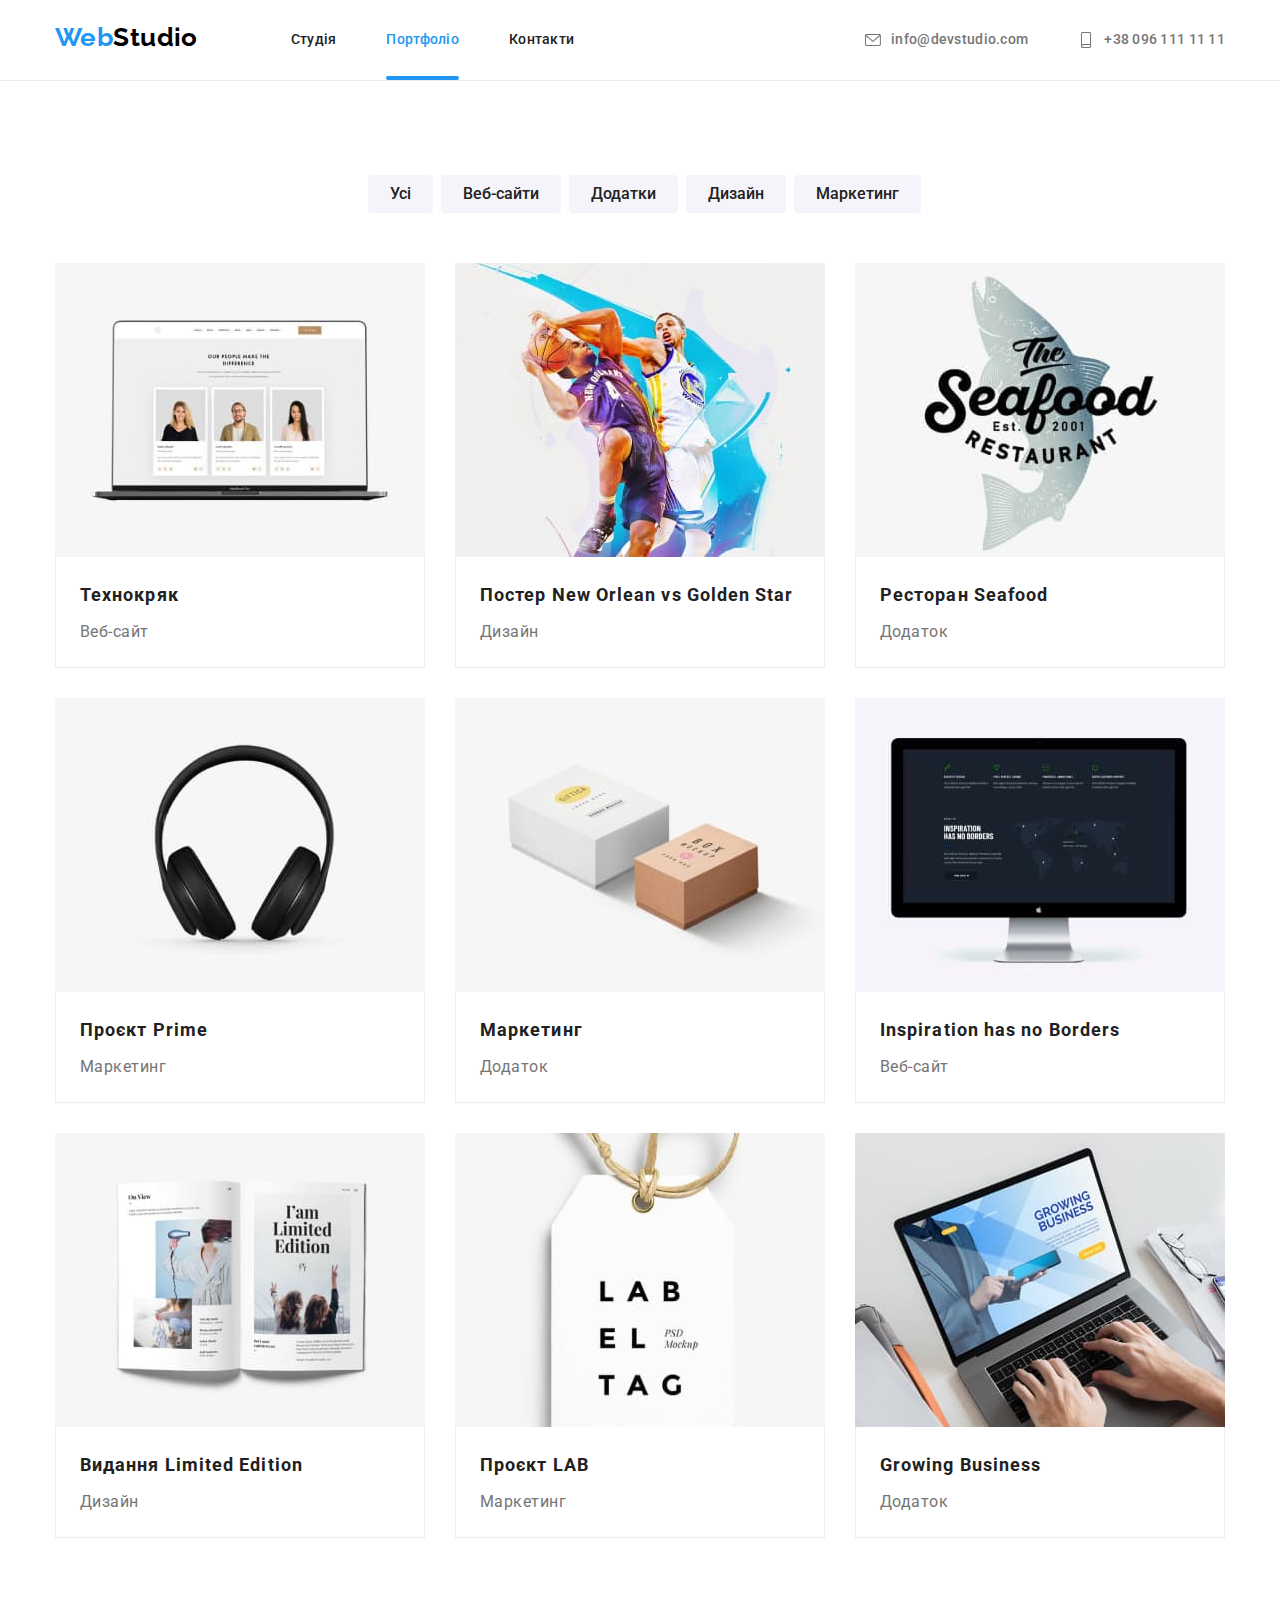
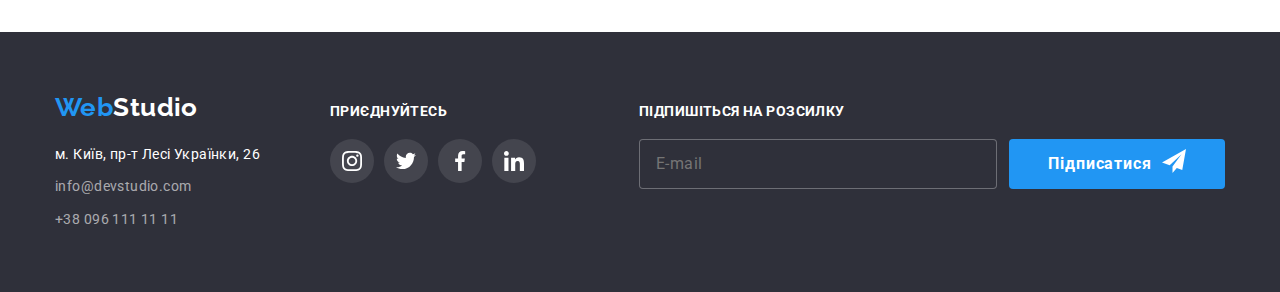
==== portfolio.html @ d8423d52 "first commit" ====
<!DOCTYPE html>
<html lang="uk">
  <head>
    <meta charset="UTF-8" />
    <meta http-equiv="X-UA-Compatible" content="IE=edge" />
    <meta name="viewport" content="width=device-width, initial-scale=1.0" />
    <link rel="preconnect" href="https://fonts.googleapis.com">
    <link rel="preconnect" href="https://fonts.gstatic.com" crossorigin>
    <link href="https://fonts.googleapis.com/css2?family=Raleway:wght@700&family=Roboto:wght@400;500;700&display=swap"
        rel="stylesheet">
    <title>Portfolio</title>
    <link rel="stylesheet" href="https://cdnjs.cloudflare.com/ajax/libs/modern-normalize/1.0.0/modern-normalize.min.css" />
    <link rel="stylesheet" href="./css/styles.css">
    <header class="border">
      <div class="container main-nav">
        <nav class="main-nav">
          <a href="/index.html" class="logo" lang="en">
            <span class="web">Web</span><span class="studio">Studio</span></a>
          <ul class="site-nav main-nav">
            <li class="item">
              <a href="index.html" class="link">Студія</a>
            </li>
            <li class="item">
              <a href="portfolio.html" class="link  current">Портфоліо</a>
            </li>
            <li class="item"><a href="" class="link">Контакти</a></li>
          </ul>
        </nav>
        <ul class="nav-contacts main-nav">
          <li class="item">
            <a href="mailto:info@devstudio.com" class="link">
              <svg class="envelope" width="16px" height="12px">
                <use href="./img/sprite.svg#icon-envelope"></use>
              </svg>
              info@devstudio.com</a>
          </li>
          <li class="item">
            <a href="tel:+380961111111" class="link">
              <svg viewBox="0 0 100 100" width="16" heght="12" class="icon icon-smartphone">
                <use xlink:href="./img/sprite.svg#icon-smartphone"></use>
              </svg>
              +38 096 111 11 11</a>
          </li>
        </ul>
      </div>
    </header>
    <!--Portfolio-->
    <main class="section">
      <div class="container">
      <h1 hidden>Наші роботи</h1>
      <ul class=" portfolio-nav">
        <li><button type="button" class="buttons-filter">Усі</button></li>
        <li><button type="button" class="buttons-filter">Веб-сайти</button></li>
        <li><button type="button" class="buttons-filter">Додатки</button></li>
        <li><button type="button" class="buttons-filter">Дизайн</button></li>
        <li><button type="button" class="buttons-filter">Маркетинг</button></li>
      </ul>
      <ul class="flex-container">
        <li class="flex-element">
          <a href="" class="portfolio-item">
            <div class="portfolio-image">
          <img src="./img/portfolio-1.jpg" alt="portfolio-1" width="370" />
          <div class="text-focus">
            <p> Ресурс пропонує комплексні пропозиції з різним рівнем функціоналу та сервісів. Все це дозволить відвідувачу отримати
            вичерпні відомості про компанію чи приватну особу.</p>
          </div>
        </div>
          <div class="example">
          <h2 class="example-title">Технокряк</h2>
          <p class="example-text">Веб-сайт</p>
          </div></a>
        </li>
        <li class="flex-element">
          <a href="" class="portfolio-item">
            <div class="portfolio-image">
          <img src="./img/portfolio-2.jpg" alt="portfolio-2" width="370" />
        <div class="text-focus">
          <p> Ресурс пропонує комплексні пропозиції з різним рівнем функціоналу та сервісів. Все це дозволить відвідувачу
            отримати
            вичерпні відомості про компанію чи приватну особу.</p>
        </div>
        </div>
          <div class="example">
          <h2 class="example-title">Постер New Orlean vs Golden Star</h2>
          <p class="example-text">Дизайн</p>
          </div></a>
        </li>
        <li class="flex-element">
          <a href="" class="portfolio-item">
            <div class="portfolio-image">
          <img src="./img/portfolio-3.jpg" alt="portfolio-3" width="370" />
          
        <div class="text-focus">
          <p> Ресурс пропонує комплексні пропозиції з різним рівнем функціоналу та сервісів. Все це дозволить відвідувачу
            отримати
            вичерпні відомості про компанію чи приватну особу.</p>
        </div>
      </div>
          <div class="example">
          <h2 class="example-title">Ресторан Seafood</h2>
          <p class="example-text">Додаток</p>
          </div></a>
        </li>
        <li class="flex-element">
          <a href="" class="portfolio-item">
            <div class="portfolio-image">
          <img src="./img/portfolio-4.jpg" alt="portfolio-4" width="370" />
          <div class="text-focus">
            <p> Ресурс пропонує комплексні пропозиції з різним рівнем функціоналу та сервісів. Все це дозволить відвідувачу
              отримати
              вичерпні відомості про компанію чи приватну особу.</p>
          </div></div>
          <div class="example">
          <h2 class="example-title">Проєкт Prime</h2>
          <p class="example-text">Маркетинг</p>
          </div></a>
        </li>
        <li class="flex-element">
          <a href="" class="portfolio-item">
            <div class="portfolio-image">
          <img src="./img/portfolio-5.jpg" alt="portfolio-5" width="370" />
          <div class="text-focus">
            <p> Ресурс пропонує комплексні пропозиції з різним рівнем функціоналу та сервісів. Все це дозволить відвідувачу
              отримати
              вичерпні відомості про компанію чи приватну особу.</p>
          </div></div>
          <div class="example">
          <h2 class="example-title">Маркетинг</h2>
          <p class="example-text">Додаток</p>
          </div></a>
        </li>
        <li class="flex-element">
          <a href="" class="portfolio-item">
            <div class="portfolio-image">
          <img src="./img/portfolio-6.jpg" alt="portfolio-6" width="370" />
          <div class="text-focus">
            <p> Ресурс пропонує комплексні пропозиції з різним рівнем функціоналу та сервісів. Все це дозволить відвідувачу
              отримати
              вичерпні відомості про компанію чи приватну особу.</p>
          </div></div>
          <div class="example">
          <h2 class="example-title">Inspiration has no Borders</h2>
          <p class="example-text">Веб-сайт</p>
          </div></a>
        </li>
        <li class="flex-element">
          <a href="" class="portfolio-item">
            <div class="portfolio-image">
          <img src="./img/portfolio-7.jpg" alt="portfolio-7" width="370" />
          <div class="text-focus">
            <p> Ресурс пропонує комплексні пропозиції з різним рівнем функціоналу та сервісів. Все це дозволить відвідувачу
              отримати
              вичерпні відомості про компанію чи приватну особу.</p>
          </div></div>
          <div class="example">
          <h2 class="example-title">Видання Limited Edition</h2>
          <p class="example-text">Дизайн</p>
          </div></a>
        </li>
        <li class="flex-element">
          <a href="" class="portfolio-item">
            <div class="portfolio-image">
          <img src="./img/portfolio-8.jpg" alt="portfolio-8" width="370" />
          <div class="text-focus">
            <p> Ресурс пропонує комплексні пропозиції з різним рівнем функціоналу та сервісів. Все це дозволить відвідувачу
              отримати
              вичерпні відомості про компанію чи приватну особу.</p>
          </div></div>
          <div class="example">
          <h2 class="example-title">Проєкт LAB</h2>
          <p class="example-text">Маркетинг</p>
          </div></a>
        </li>
        <li class="flex-element">
          <a href="" class="portfolio-item">
            <div class="portfolio-image">
          <img src="./img/portfolio-9.jpg" alt="portfolio-9" width="370" />
          <div class="text-focus">
            <p> Ресурс пропонує комплексні пропозиції з різним рівнем функціоналу та сервісів. Все це дозволить відвідувачу
              отримати
              вичерпні відомості про компанію чи приватну особу.</p>
          </div></div>
          <div class="example">
          <h2 class="example-title">Growing Business</h2>
          <p class="example-text">Додаток</p>
          </div></a>
        </li>
      </ul>
      </div>
    </main>
    <!--Contacts-->
    <footer class="footer">
      <div class="container">
        <div class="footer-flex">
          <div class="foo-contacts">
            <a href="/index.html" class="logo-footer" lang="en">
              <span class="web">Web</span><span class="studio-footer">Studio</span></a>
            <address>
              <ul>
                <li class="foo-link">
                  <a href="https://goo.gl/maps/wk6n3xBfWeeEz1HY8" target="_blank" rel="noopener nofollow noreferrer"
                    class="address">
                    м. Київ, пр-т Лесі Українки, 26</a>
                </li>
                <li class="foo-link">
                  <a href="mailto:info@devstudio.com" class="footer-link">info@devstudio.com</a>
                </li>
                <li class="foo-link">
                  <a href="tel:+380961111111" class="footer-link">+38 096 111 11 11</a>
                </li>
              </ul>
            </address>
          </div>
          <div class="connect">
            <p class="foo-title">Приєднуйтесь</p>
            <div class="footer-social-container">
              <ul class="footer-social-item list">
                <li class="social-footer">
                  <button class="footer-button">
                    <svg class="footer-svg">
                      <use href="./img/sprite.svg#icon-instagram"></use>
                    </svg>
                  </button>
                </li>
                <li class="social-footer">
                  <button class="footer-button">
                    <svg class="footer-svg">
                      <use href="./img/sprite.svg#icon-twitter"></use>
                    </svg>
                  </button>
                </li>
                <li class="social-footer">
                  <button class="footer-button">
                    <svg class="footer-svg">
                      <use href="./img/sprite.svg#icon-facebook"></use>
                    </svg>
                  </button>
                </li>
                <li class="social-footer">
                  <button class="footer-button">
                    <svg class="footer-svg">
                      <use href="./img/sprite.svg#icon-linkedin"></use>
                    </svg>
                  </button>
                </li>
              </ul>
            </div>
          </div>
          <div class="subscribe">
            <p class="foo-title">Підпишіться на розсилку</p>
            <form action="" class="footer-subscription">
              <label for="email"></label>
              <input type="email" name="e-mail" id="e-mail" required placeholder="E-mail" />
              <button type="submit" class="subscribe-btn">
                Підписатися
                <svg width="24" height="24">
                  <use href="./img/sprite.svg#icon-icon-send"></use>
                </svg>
              </button>
            </form>
          </div>
        </div>
      </div>
    </footer>
  </body>
</html>
---- css/styles.css ----
/* основний колір #212121 */

/* другорядний колір #757575*/

/*фон шапки #FFFFFF*/

/* фон #F5F5F5*/

/* другорядний фон #F5F4FA*/

/* акцент #2196F3*/

:root {
  --primary-text-color: #757575;
  --title-text-color: #212121;
  --white-text-color: #ffffff;
  --accent-color: #2196f3;
  --primary-background-color: #ffffff;
  --second-bcg-color: #f5f4fa;
  --secondary-bcg-studio: #2f303a;
  --secondary-text-color: #000000;
}

h1,
h2,
h3,
h4,
h5,
h6,
ul,
p {
  margin: 0;
}

ul {
  padding-left: 0;
}

body {
  background-color: var(--primary-background-color);
  color: var(--primary-text-color);
  font-family: Roboto, sans-serif;
  font-size: 14px;
  letter-spacing: 0.03em;
}
.container {
  width: 1200px;
  margin: 0 auto;
  padding-left: 15px;
  padding-right: 15px;
}

ul {
  list-style: none;
}

a {
  text-decoration: none;
}
.border {
  border-bottom: solid 1px #ececec;
}
.logo {
  display: block;
  font-family: Raleway, sans-serif;
  font-weight: 700;
  font-size: 26px;
  line-height: 1.19;
  text-decoration-line: none;
  padding-top: 19px;
  padding-bottom: 25px;
}
.logo-footer {
  display: block;
  margin-bottom: 20px;
  font-family: Raleway, sans-serif;
  font-weight: 700;
  font-size: 26px;
  line-height: 1.19;
  text-decoration-line: none;
}
.web {
  color: var(--accent-color);
}
.studio {
  color: var(--secondary-text-color);
}
.studio-footer {
  color: var(--primary-background-color);
}

/*site-nav*/
.main-nav {
  display: flex;
  align-items: center;
}

.site-nav .item:not(:last-child) {
  margin-right: 50px;
}
.site-nav {
  margin-left: 93px;
}

.site-nav .link {
  display: flex;
  position: relative;
  padding-top: 32px;
  padding-bottom: 32px;
  color: var(--title-text-color);
  font-weight: 500;
  line-height: 1.14;
  letter-spacing: 0.02em;
}
.site-nav .link:hover,
.site-nav .link:focus,
.nav-contacts .link:hover,
.nav-contacts .link:focus {
  color: var(--accent-color);
  transition: color 250ms cubic-bezier(0.4, 0, 0.2, 1);
}
.link.current::after {
  content: "";
  display: block;
  position: absolute;
  left: 0;
  bottom: 0;
  width: 100%;
  height: 4px;
  background-color: var(--accent-color);
  border-radius: 2px;
}

.site-nav .link.current {
  color: var(--accent-color);
}

.nav-contacts {
  display: flex;
  margin-left: auto;
}

.nav-contacts .item + .item {
  margin-left: 50px;
}

.nav-contacts .link {
  display: flex;
  font-weight: 500;
  line-height: 1.14;
  letter-spacing: 0.02em;
  align-items: center;
  color: var(--primary-text-color);
}

.nav-contacts .link svg {
  fill: var(--primary-text-color);
  margin-right: 10px;
}
.nav-contacts .link:hover svg {
  fill: var(--accent-color);
}

.hero-section {
  max-width: 1600px;
  height: 600px;
  margin-left: auto;
  margin-right: auto;
  background-position: center;
  background-image: linear-gradient(
      to right,
      rgba(47, 48, 58, 0.4),
      rgba(47, 48, 58, 0.4)
    ),
    url(../img/hero-background.jpg);
  background-repeat: no-repeat;
  background-position: center;
  background-size: cover;
  background-color: var(--secondary-bcg-studio);
}

.hero-wrap {
  padding-top: 200px;
  padding-bottom: 200px;
}

.hero-title {
  font-weight: 900;
  font-size: 44px;
  line-height: 1.36;
  width: 696px;
  text-align: center;
  letter-spacing: 0.06em;
  text-transform: uppercase;
  color: var(--primary-background-color);
  margin: 0 auto;
  margin-bottom: 30px;
}
.button {
  display: block;
  margin: 0 auto;
  padding-top: 10px;
  padding-bottom: 10px;
  background-color: var(--accent-color);
  font-family: inherit;
  font-weight: 700;
  font-size: 16px;
  line-height: 1.88;
  width: 216px;
  letter-spacing: 0.06em;
  color: var(--primary-background-color);
  border: var(--accent-color);
  border-radius: 4px;
  cursor: pointer;
}
.section {
  padding-top: 94px;
  padding-bottom: 94px;
}
/*Benefits*/
.section-title {
  margin-bottom: 10px;
  font-weight: 700;
  font-size: 14px;
  line-height: 1.14;
  letter-spacing: 0.03em;
  text-transform: uppercase;
  color: var(--title-text-color);
}
.benefit {
  font-weight: 400;
  line-height: 1.71;
  letter-spacing: 0.03em;
  color: var(--primary-text-color);
}
.section-benefits {
  display: flex;
  gap: 30px;
}

.icon-benefits {
  display: flex;
  margin-bottom: 30px;
  align-items: center;
  justify-content: center;
  width: 270px;
  height: 120px;
  background-color: var(--second-bcg-color);
}

/*What we can and team*/
.we-do {
  padding-top: 0px;
}
.we-can,
.our-team,
.clients {
  margin-bottom: 50px;
  font-weight: 700;
  font-size: 36px;
  text-align: center;
  line-height: 1.67;
  letter-spacing: 0.03em;
  color: var(--title-text-color);
}
.we-can-photo {
  display: flex;
  gap: 30px;
}

img {
  display: block;
  max-width: 100%;
  height: auto;
}
.photo-block {
  display: block;
  position: relative;
}
.photo-title {
  display: flex;
  justify-content: center;
  align-items: center;
  position: absolute;
  bottom: 0;
  right: 0;
  width: 100%;
  height: 70px;
  font-weight: 700;
  color: var(--primary-background-color);
  background: rgba(47, 48, 58, 0.8);
  text-transform: uppercase;
}

.team-members {
  display: flex;
  gap: 30px;
}
.team {
  background-color: var(--second-bcg-color);
}
.social-member {
  padding-top: 30px;
  padding-bottom: 30px;
}
.team-member {
  display: block;
  margin-bottom: 10px;
  font-weight: 500;
  font-size: 16px;
  line-height: 1.19;
  letter-spacing: 0.03em;
  text-align: center;
  color: var(--title-text-color);
}
.member-item {
  background-color: var(--primary-background-color);
  box-shadow: 0px 1px 3px rgba(0, 0, 0, 0.12), 0px 1px 1px rgba(0, 0, 0, 0.14),
    0px 2px 1px rgba(0, 0, 0, 0.2);
  border-radius: 0px 0px 4px 4px;
}
.team-social-item {
  display: flex;
  justify-content: center;
}
.social-item {
  display: flex;
  align-items: center;
}
.social-item:not(:first-child) {
  margin-left: 10px;
}

.social-link {
  display: flex;
  width: 44px;
  height: 44px;
  background: var(--primary-background-color);
  border-radius: 50%;
  justify-content: center;
}
.social-link:hover {
  background-color: var(--accent-color);
  transition: background-color 250ms cubic-bezier(0.4, 0, 0.2, 1);
}
.social-link svg {
  fill: #afb1b8;
}
.social-link:hover svg {
  fill: var(--primary-background-color);
  transition: fill 250ms cubic-bezier(0.4, 0, 0.2, 1);
}

.about-member {
  display: block;
  margin-bottom: 16px;
  font-weight: 400;
  font-size: 16px;
  line-height: 1.19;
  letter-spacing: 0.03em;
  text-align: center;
  color: var(--primary-text-color);
}
.our-clients {
  display: flex;
  justify-content: center;
}

.clients-icon {
  display: flex;
  justify-content: center;
  align-items: center;
  margin-right: 30px;
  width: 170px;
  height: 92px;
  border: 1px solid #afb1b8;
  border-radius: 3px;
}

.clients-icon svg {
  fill: #afb1b8;
}
.clients-icon:hover {
  border: 1px solid var(--accent-color);
  transition: border 250ms cubic-bezier(0.4, 0, 0.2, 1);
}
.clients-icon:hover svg,
.clients-icon:focus svg {
  fill: var(--accent-color);
  transition: fill 250ms cubic-bezier(0.4, 0, 0.2, 1);
}

.clients-icon.current svg {
  color: var(--accent-color);
}

/*second page*
*Portfolio buttons*/

.buttons-filter {
  color: var(--title-text-color);
  background: var(--second-bcg-color);
  font-weight: 500;
  font-size: 16px;
  line-height: 1.62;
  border: var(--second-bcg-color);
  border-radius: 4px;
  cursor: pointer;
  transition: background-color 250ms cubic-bezier(0.4, 0, 0.2, 1),
    color 250ms cubic-bezier(0.4, 0, 0.2, 1);
}
.buttons-filter {
  margin-left: 8px;
  padding-top: 6px;
  padding-bottom: 6px;
  padding-left: 22px;
  padding-right: 22px;
}

.buttons-filter:hover,
.buttons-filter:focus {
  background-color: var(--accent-color);
  color: var(--primary-background-color);
  border: var(--accent-color);
}
.buttons-filter:hover,
.buttons-filter:focus {
  box-shadow: 0 2px 2px 0 rgba(0, 0, 0, 0.12), 0 1px 2px 0 rgba(0, 0, 0, 0.08),
    0 3px 1px 0 rgba(0, 0, 0, 0.1);
}

.portfolio-nav {
  display: flex;
  margin-bottom: 50px;
  align-items: center;
  justify-content: center;
}

.flex-container {
  display: flex;
  flex-wrap: wrap;
  gap: 30px;
}

.portfolio-item {
  display: block;
  overflow: hidden;
}
.portfolio-item:hover {
  box-shadow: 1px 4px 6px 0 #00000029, 0 4px 4px 0 #0000000f,
    0 1px 1px 0 #0000001f;
}

.portfolio-image {
  display: block;
  position: relative;
  overflow: hidden;
}

.text-focus {
  display: flex;
  justify-content: center;
  align-items: center;
  position: absolute;
  bottom: 0;
  right: 0;
  width: 100%;
  height: 100%;
  padding-left: 24px;
  padding-right: 24px;
  font-size: 18px;
  line-height: 1.56;
  letter-spacing: 0.03em;
  color: var(--primary-background-color);
  background: rgba(33, 150, 243, 0.9);
  transform: translateY(100%);
  transition: transform 250ms cubic-bezier(0.4, 0, 0.2, 1);
}
.portfolio-item:hover .text-focus {
  transform: translateY(0);
}
.text-focus:hover {
  opacity: 1;
}

.flex-element {
  width: 370px;
}
.example {
  padding-top: 20px;
  padding-left: 24px;
  padding-right: 24px;
  padding-bottom: 20px;
  border-left: solid 1px #eeeeee;
  border-bottom: solid 1px #eeeeee;
  border-right: solid 1px #eeeeee;
}

.example-title {
  margin-bottom: 4px;
  font-weight: 700;
  font-size: 18px;
  line-height: 2;
  letter-spacing: 0.06em;
  color: var(--title-text-color);
}
.example-text {
  font-size: 16px;
  line-height: 1.87;
  letter-spacing: 0.03em;
  color: var(--primary-text-color);
}
.footer-flex {
  display: flex;
  align-items: baseline;
}
.footer {
  background-color: #2f303a;
  padding-top: 60px;
  padding-bottom: 60px;
}

.foo-link {
  margin-bottom: 9px;
}
.foo-link:last-child {
  margin-bottom: 0;
}
.address {
  font-style: normal;
  font-weight: 400;
  line-height: 1.71;
  letter-spacing: 0.03em;
  color: var(--primary-background-color);
}

.footer-link {
  font-style: normal;
  font-weight: 400;
  line-height: 1.71;
  letter-spacing: 0.03em;
  color: rgba(255, 255, 255, 0.6);
  text-decoration: none;
}

.footer-link .link:hover,
.footer-link .link:focus {
  color: var(--primary-bcg-color);
}

/*контейнер з іконками у футері*/
.connect {
  margin-left: 70px;
}
.footer-social-container {
  display: flex;
  width: 205px;
  height: 45px;
  margin-top: 20px;
}
.footer-social-item {
  display: flex;
  gap: 10px;
}
.foo-title {
  display: block;
  margin-bottom: 20px;
  font-weight: 700;
  color: var(--primary-background-color);
  text-transform: uppercase;
}
.footer-svg {
  height: 20px;
  width: 20px;
  fill: #ffffff;
}
.footer-button {
  display: flex;
  align-items: center;
  justify-content: center;
  width: 44px;
  height: 44px;
  border: 0px;
  border-radius: 50%;
  background-color: rgba(255, 255, 255, 0.1);
  transition: background-color 250ms cubic-bezier(0.4, 0, 0.2, 1),
    color 250ms cubic-bezier(0.4, 0, 0.2, 1);
}
.footer-button:hover,
.footer-button:focus {
  background-color: var(--accent-color);
}

/*Subscription*/
.subscribe {
  margin-left: auto;
}
.footer-subscription {
  display: flex;
}
.footer-subscription input {
  margin-right: 12px;
  padding-left: 16px;
  width: 358px;
  height: 50px;
  font-family: Roboto;
  font-size: 16px;
  line-height: 1.25;
  letter-spacing: 0.03em;
  text-align: left;
  background: var(--secondary-bcg-studio);
  color: rgba(255, 255, 255, 0.6);
  border: 1px solid rgba(255, 255, 255, 0.3);
  border-radius: 4px;
  outline: none;
}
.subscribe-btn {
  display: flex;
  text-align: center;
  justify-content: center;
  margin: 0 auto;
  padding-top: 10px;
  padding-bottom: 10px;
  background-color: var(--accent-color);
  font-family: inherit;
  font-weight: 700;
  font-size: 16px;
  line-height: 1.88;
  width: 216px;
  letter-spacing: 0.06em;
  color: var(--primary-background-color);
  border: var(--accent-color);
  border-radius: 4px;
  cursor: pointer;
  fill: var(--primary-background-color);
}
.subscribe-btn svg {
  margin-left: 10px;
}
/*Modal window*/

.backdrop {
  position: fixed;
  top: 0;
  left: 0;
  width: 100%;
  height: 100%;
  background-color: rgba(0, 0, 0, 0.2);
  opacity: 1;
  transition: opacity 250ms cubic-bezier(0.4, 0, 0.2, 1);
}

.backdrop.is-hidden {
  visibility: hidden;
  pointer-events: none;
  transition: visibility 250ms cubic-bezier(0.4, 0, 0.2, 1);
}

.backdrop.is-hidden .modal {
  transform: translate(-50%, -50%) scale(0.9);
}

.modal {
  position: absolute;
  top: 50%;
  left: 50%;
  min-width: 528px;
  min-height: 581px;
  padding: 40px;
  background-color: var(--primary-background-color);
  border-radius: 4px;
  transform: translate(-50%, -50%) scale(1);
  transition: transform 250ms cubic-bezier(0.4, 0, 0.2, 1);
}
.modal-title {
  display: block;
  margin-bottom: 12px;
  font-size: 20px;
  font-weight: 700;
  line-height: 1.15;
  letter-spacing: 0.03em;
  text-align: center;
  color: rgba(33, 33, 33, 1);
}
.close-button {
  position: absolute;
  top: 8px;
  right: 8px;
  width: 30px;
  height: 30px;
  border-radius: 50%;
  display: flex;
  justify-content: center;
  align-items: center;
  cursor: pointer;
  background: var(--primary-background-color);
  border: 1px solid rgba(0, 0, 0, 0.1);
}
.close-button:hover,
.close-button:focus {
background: var(--accent-color);
}
/*Form*/
.form-element {
  display: flex;
  flex-direction: column;
  margin-bottom: 10px;
  font-family: Roboto;
  font-size: 12px;
  line-height: 1.17;
  letter-spacing: 0.01em;
  text-align: left;
}

.form-element label {
  margin-bottom: 4px;
}
.form-element input,
textarea {
  height: 40px;
  border: 1px solid rgba(33, 33, 33, 0.2);
  border-radius: 4px;
  padding-left: 42px;
  outline: none;
  width: 100%;
}
.form-element input:focus {
  border: 1px solid var(--accent-color);
  transition: border 250ms cubic-bezier(0.4, 0, 0.2, 1);
}

.form-element input:focus + svg {
  fill: var(--accent-color);
  transition: fill 250ms cubic-bezier(0.4, 0, 0.2, 1);
}

.form-element textarea:focus {
  border: 1px solid var(--accent-color);
  transition: border 250ms cubic-bezier(0.4, 0, 0.2, 1);
}
.input-wrap {
  position: relative;
}
.input-wrap svg {
  position: absolute;
  top: 50%;
  left: 12px;
  transform: translateY(-50%);
}
.comment {
  height: 120px;
  resize: none;
  padding-left: 16px;
  padding-top: 12px;
  padding-right: 16px;
  padding-bottom: 12px;
}

.submit-btn {
  display: block;
  margin: 0 auto;
  padding-top: 10px;
  padding-bottom: 10px;
  background-color: #188ce8;
  font-family: inherit;
  font-weight: 700;
  font-size: 16px;
  line-height: 1.88;
  width: 200px;
  letter-spacing: 0.06em;
  color: var(--primary-background-color);
  border: #188ce8;
  border-radius: 4px;
  cursor: pointer;
}
.accept {
  display: flex;
  justify-content: center;
  align-items: center;
  margin-top: 20px;
  margin-bottom: 30px;
}

.conditions {
  display: block;
  margin-left: 8px;
  color: var(--accent-color);
  text-decoration: underline;
}
.visually-hidden {
  position: absolute;
  white-space: nowrap;
  width: 1px;
  height: 1px;
  overflow: hidden;
  border: 0;
  padding: 0;
  clip: rect(0 0 0 0);
  clip-path: inset(50%);
  margin: -1px;
}
.checkbox {
  display: flex;
  align-items: center;
  margin-right: 8px;
  border: 2px solid var(--title-text-color);
  width: 16px;
  height: 15px;
  border-radius: 3px;
  fill: var(--white-text-color);
}
.div-conditions {
  display: flex;
  align-items: center;
  justify-content: center;
}

.accept input:checked + label .checkbox {
  background: var(--accent-color);
  border: 2px solid var(--accent-color);
  fill: var(--primary-background-color);
}
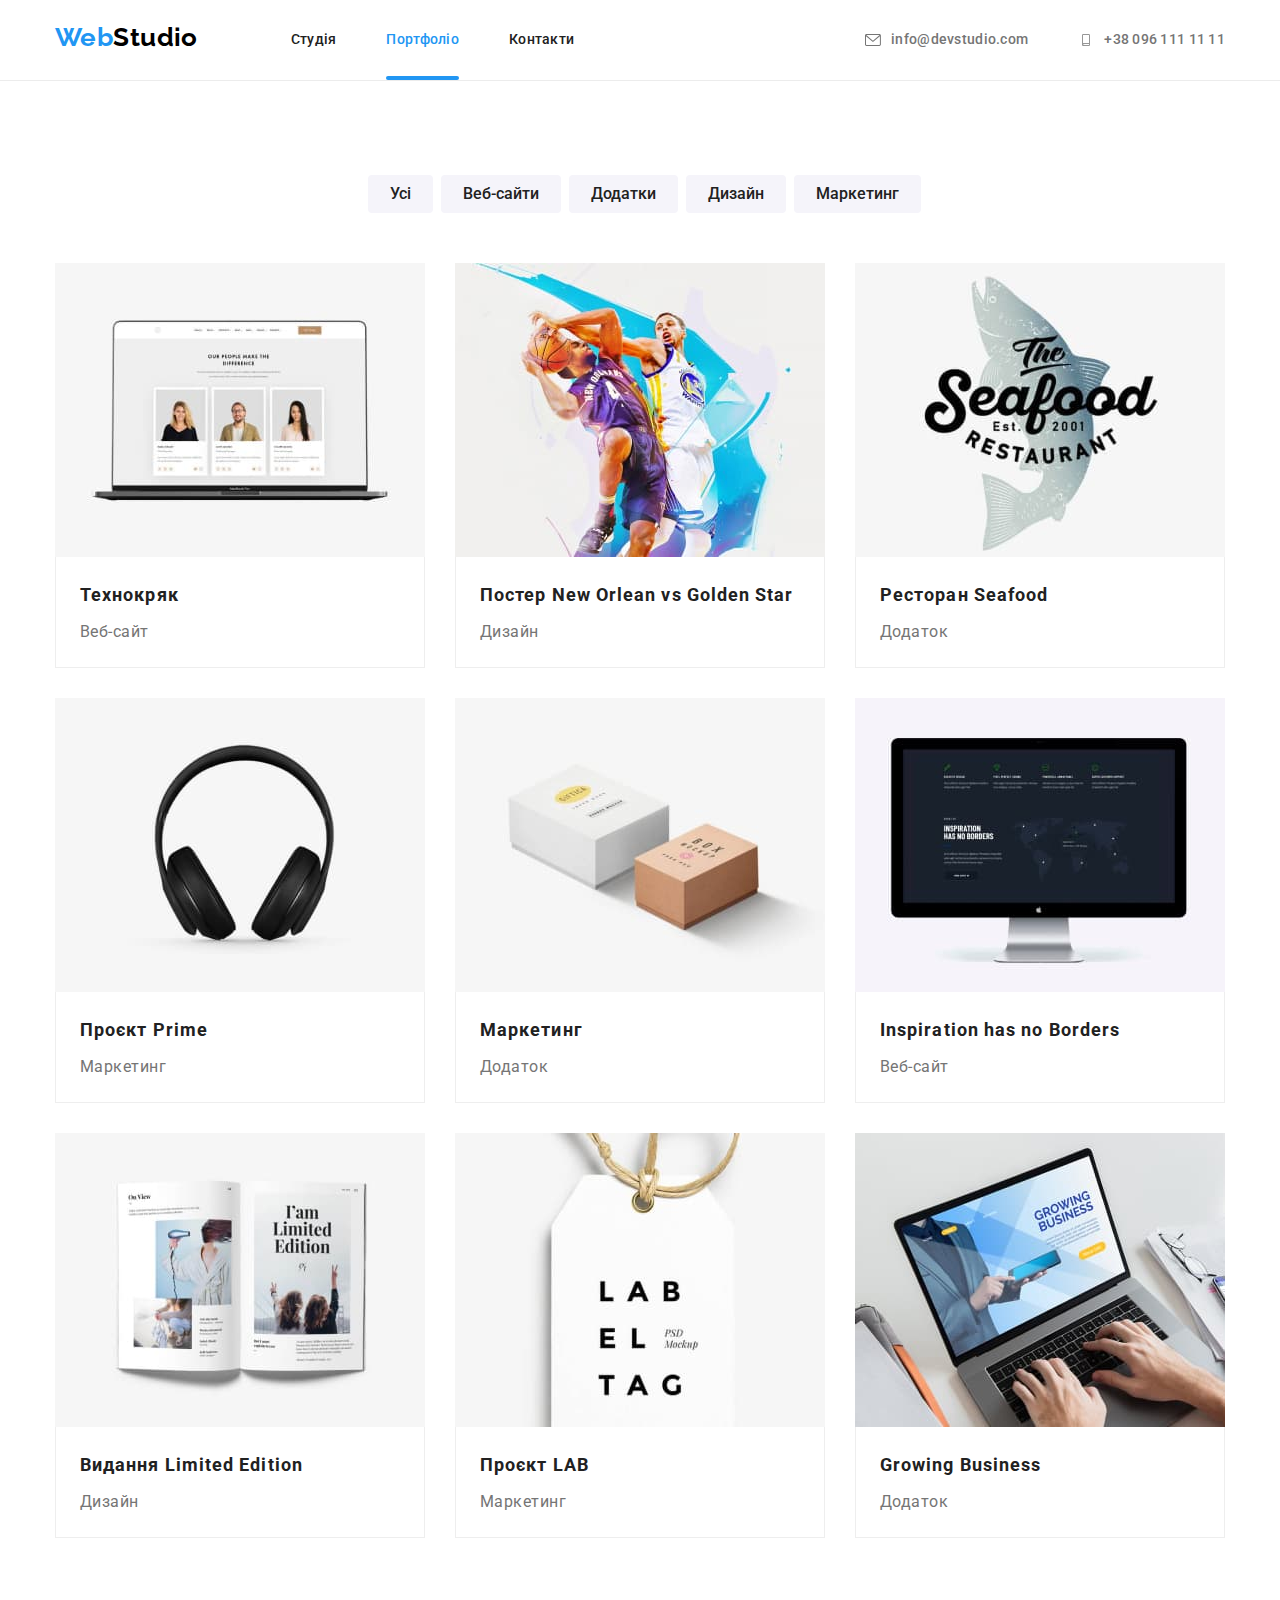
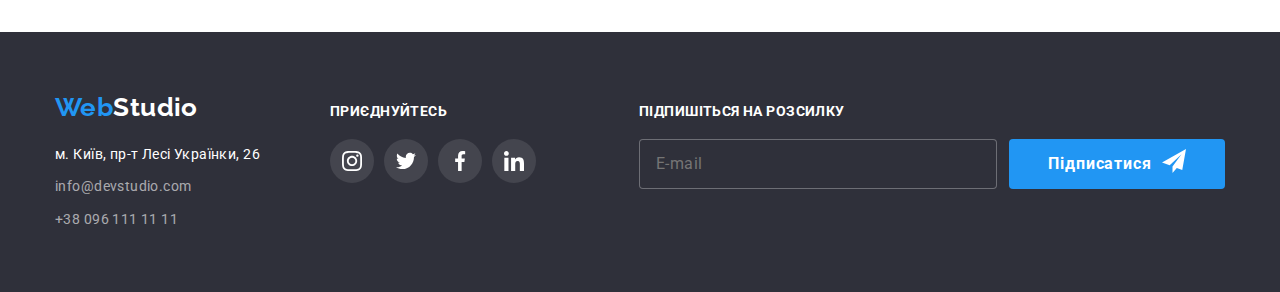
==== commit c3da62d9: "first part hw 7" ====
--- a/portfolio.html
+++ b/portfolio.html
@@ -10,23 +10,23 @@
         rel="stylesheet">
     <title>Portfolio</title>
     <link rel="stylesheet" href="https://cdnjs.cloudflare.com/ajax/libs/modern-normalize/1.0.0/modern-normalize.min.css" />
-    <link rel="stylesheet" href="./css/styles.css">
+    <link rel="stylesheet" href="./css/main.css">
     <header class="border">
-      <div class="container main-nav">
-        <nav class="main-nav">
+      <div class="container navigation">
+        <nav class="navigation">
           <a href="/index.html" class="logo" lang="en">
             <span class="web">Web</span><span class="studio">Studio</span></a>
-          <ul class="site-nav main-nav">
+          <ul class="site-nav navigation">
             <li class="item">
               <a href="index.html" class="link">Студія</a>
             </li>
             <li class="item">
-              <a href="portfolio.html" class="link  current">Портфоліо</a>
+              <a href="portfolio.html" class="link current">Портфоліо</a>
             </li>
             <li class="item"><a href="" class="link">Контакти</a></li>
           </ul>
         </nav>
-        <ul class="nav-contacts main-nav">
+        <ul class="nav-contacts navigation">
           <li class="item">
             <a href="mailto:info@devstudio.com" class="link">
               <svg class="envelope" width="16px" height="12px">
@@ -36,7 +36,7 @@
           </li>
           <li class="item">
             <a href="tel:+380961111111" class="link">
-              <svg viewBox="0 0 100 100" width="16" heght="12" class="icon icon-smartphone">
+              <svg viewBox="0 0 100 100" width="16" height="12" class="icon icon-smartphone">
                 <use xlink:href="./img/sprite.svg#icon-smartphone"></use>
               </svg>
               +38 096 111 11 11</a>
@@ -191,54 +191,54 @@
     <!--Contacts-->
     <footer class="footer">
       <div class="container">
-        <div class="footer-flex">
-          <div class="foo-contacts">
-            <a href="/index.html" class="logo-footer" lang="en">
-              <span class="web">Web</span><span class="studio-footer">Studio</span></a>
+        <div class="footer-container">
+          <div class="footer-contacts">
+            <a href="/index.html" class="footer-logo" lang="en">
+              <span class="web">Web</span><span class="footer-studio">Studio</span></a>
             <address>
               <ul>
-                <li class="foo-link">
+                <li class="footer-contact">
                   <a href="https://goo.gl/maps/wk6n3xBfWeeEz1HY8" target="_blank" rel="noopener nofollow noreferrer"
                     class="address">
                     м. Київ, пр-т Лесі Українки, 26</a>
                 </li>
-                <li class="foo-link">
+                <li class="footer-contact">
                   <a href="mailto:info@devstudio.com" class="footer-link">info@devstudio.com</a>
                 </li>
-                <li class="foo-link">
+                <li class="footer-contact">
                   <a href="tel:+380961111111" class="footer-link">+38 096 111 11 11</a>
                 </li>
               </ul>
             </address>
           </div>
           <div class="connect">
-            <p class="foo-title">Приєднуйтесь</p>
+            <p class="footer-title">Приєднуйтесь</p>
             <div class="footer-social-container">
               <ul class="footer-social-item list">
                 <li class="social-footer">
                   <button class="footer-button">
-                    <svg class="footer-svg">
+                    <svg class="footer-icon">
                       <use href="./img/sprite.svg#icon-instagram"></use>
                     </svg>
                   </button>
                 </li>
                 <li class="social-footer">
                   <button class="footer-button">
-                    <svg class="footer-svg">
+                    <svg class="footer-icon">
                       <use href="./img/sprite.svg#icon-twitter"></use>
                     </svg>
                   </button>
                 </li>
                 <li class="social-footer">
                   <button class="footer-button">
-                    <svg class="footer-svg">
+                    <svg class="footer-icon">
                       <use href="./img/sprite.svg#icon-facebook"></use>
                     </svg>
                   </button>
                 </li>
                 <li class="social-footer">
                   <button class="footer-button">
-                    <svg class="footer-svg">
+                    <svg class="footer-icon">
                       <use href="./img/sprite.svg#icon-linkedin"></use>
                     </svg>
                   </button>
@@ -247,7 +247,7 @@
             </div>
           </div>
           <div class="subscribe">
-            <p class="foo-title">Підпишіться на розсилку</p>
+            <p class="footer-title">Підпишіться на розсилку</p>
             <form action="" class="footer-subscription">
               <label for="email"></label>
               <input type="email" name="e-mail" id="e-mail" required placeholder="E-mail" />
--- a/css/main.css
+++ b/css/main.css
@@ -0,0 +1,1003 @@
+:root {
+  --primary-text-color: #757575;
+  --title-text-color: #212121;
+  --white-text-color: #ffffff;
+  --accent-color: #2196f3;
+  --primary-background-color: #ffffff;
+  --second-bcg-color: #f5f4fa;
+  --secondary-bcg-studio: #2f303a;
+  --secondary-text-color: #000000;
+}
+
+h1,
+h2,
+h3,
+h4,
+h5,
+h6,
+ul,
+p {
+  margin: 0;
+}
+
+ul {
+  padding-left: 0;
+}
+
+body {
+  background-color: var(--primary-background-color);
+  color: var(--primary-text-color);
+  font-family: Roboto, sans-serif;
+  font-size: 14px;
+  letter-spacing: 0.03em;
+}
+
+ul {
+  list-style: none;
+}
+
+a {
+  text-decoration: none;
+}
+
+.container {
+  width: 1200px;
+  margin: 0 auto;
+  padding-left: 15px;
+  padding-right: 15px;
+}
+
+.section {
+  padding-top: 94px;
+  padding-bottom: 94px;
+}
+
+.button {
+  display: block;
+  margin: 0 auto;
+  padding-top: 10px;
+  padding-bottom: 10px;
+  background-color: var(--accent-color);
+  font-family: inherit;
+  font-weight: 700;
+  font-size: 16px;
+  line-height: 1.88;
+  width: 216px;
+  letter-spacing: 0.06em;
+  color: var(--primary-background-color);
+  border: var(--accent-color);
+  border-radius: 4px;
+  cursor: pointer;
+}
+
+.border {
+  border-bottom: solid 1px #ececec;
+}
+
+.logo {
+  display: block;
+  font-family: Raleway, sans-serif;
+  font-weight: 700;
+  font-size: 26px;
+  line-height: 1.19;
+  -webkit-text-decoration-line: none;
+          text-decoration-line: none;
+  padding-top: 19px;
+  padding-bottom: 25px;
+}
+
+.web {
+  color: var(--accent-color);
+}
+
+.studio {
+  color: var(--secondary-text-color);
+}
+
+/*site-navigation*/
+.navigation {
+  display: -webkit-box;
+  display: -ms-flexbox;
+  display: flex;
+  -webkit-box-align: center;
+      -ms-flex-align: center;
+          align-items: center;
+}
+
+.site-nav .item:not(:last-child) {
+  margin-right: 50px;
+}
+
+.site-nav {
+  margin-left: 93px;
+}
+
+.site-nav .link {
+  display: -webkit-box;
+  display: -ms-flexbox;
+  display: flex;
+  position: relative;
+  padding-top: 32px;
+  padding-bottom: 32px;
+  color: var(--title-text-color);
+  font-weight: 500;
+  line-height: 1.14;
+  letter-spacing: 0.02em;
+}
+
+.site-nav .link:hover,
+.site-nav .link:focus,
+.nav-contacts .link:hover,
+.nav-contacts .link:focus {
+  color: var(--accent-color);
+  -webkit-transition: color 250ms cubic-bezier(0.4, 0, 0.2, 1);
+  transition: color 250ms cubic-bezier(0.4, 0, 0.2, 1);
+}
+
+.link.current::after {
+  content: "";
+  display: block;
+  position: absolute;
+  left: 0;
+  bottom: 0;
+  width: 100%;
+  height: 4px;
+  background-color: var(--accent-color);
+  border-radius: 2px;
+}
+
+.site-nav .link.current {
+  color: var(--accent-color);
+}
+
+.nav-contacts {
+  display: -webkit-box;
+  display: -ms-flexbox;
+  display: flex;
+  margin-left: auto;
+}
+
+.nav-contacts .item + .item {
+  margin-left: 50px;
+}
+
+.nav-contacts .link {
+  display: -webkit-box;
+  display: -ms-flexbox;
+  display: flex;
+  font-weight: 500;
+  line-height: 1.14;
+  letter-spacing: 0.02em;
+  -webkit-box-align: center;
+      -ms-flex-align: center;
+          align-items: center;
+  color: var(--primary-text-color);
+}
+
+.nav-contacts .link svg {
+  fill: var(--primary-text-color);
+  margin-right: 10px;
+}
+
+.nav-contacts .link:hover svg {
+  fill: var(--accent-color);
+}
+
+.hero-section {
+  max-width: 1600px;
+  height: 600px;
+  margin-left: auto;
+  margin-right: auto;
+  background-position: center;
+  background-image: -webkit-gradient(linear, left top, right top, from(rgba(47, 48, 58, 0.4)), to(rgba(47, 48, 58, 0.4))), url(../img/hero-background.jpg);
+  background-image: linear-gradient(to right, rgba(47, 48, 58, 0.4), rgba(47, 48, 58, 0.4)), url(../img/hero-background.jpg);
+  background-repeat: no-repeat;
+  background-position: center;
+  background-size: cover;
+  background-color: var(--secondary-bcg-studio);
+}
+
+.hero-wrap {
+  padding-top: 200px;
+  padding-bottom: 200px;
+}
+
+.hero-title {
+  font-weight: 900;
+  font-size: 44px;
+  line-height: 1.36;
+  width: 696px;
+  text-align: center;
+  letter-spacing: 0.06em;
+  text-transform: uppercase;
+  color: var(--primary-background-color);
+  margin: 0 auto;
+  margin-bottom: 30px;
+}
+
+.benefits {
+  display: -webkit-box;
+  display: -ms-flexbox;
+  display: flex;
+  gap: 30px;
+}
+
+.benefits-icon {
+  display: -webkit-box;
+  display: -ms-flexbox;
+  display: flex;
+  margin-bottom: 30px;
+  -webkit-box-align: center;
+      -ms-flex-align: center;
+          align-items: center;
+  -webkit-box-pack: center;
+      -ms-flex-pack: center;
+          justify-content: center;
+  width: 270px;
+  height: 120px;
+  background-color: var(--second-bcg-color);
+}
+
+.benefits-title {
+  margin-bottom: 10px;
+  font-weight: 700;
+  font-size: 14px;
+  line-height: 1.14;
+  letter-spacing: 0.03em;
+  text-transform: uppercase;
+  color: var(--title-text-color);
+}
+
+.benefits-text {
+  font-weight: 400;
+  line-height: 1.71;
+  letter-spacing: 0.03em;
+  color: var(--primary-text-color);
+}
+
+.samples {
+  padding-top: 0px;
+}
+
+.we-can,
+.our-team,
+.clients {
+  margin-bottom: 50px;
+  font-weight: 700;
+  font-size: 36px;
+  text-align: center;
+  line-height: 1.67;
+  letter-spacing: 0.03em;
+  color: var(--title-text-color);
+}
+
+.samples-image {
+  display: -webkit-box;
+  display: -ms-flexbox;
+  display: flex;
+  gap: 30px;
+}
+
+img {
+  display: block;
+  max-width: 100%;
+  height: auto;
+}
+
+.samples-block {
+  display: block;
+  position: relative;
+}
+
+.samples-title {
+  display: -webkit-box;
+  display: -ms-flexbox;
+  display: flex;
+  -webkit-box-pack: center;
+      -ms-flex-pack: center;
+          justify-content: center;
+  -webkit-box-align: center;
+      -ms-flex-align: center;
+          align-items: center;
+  position: absolute;
+  bottom: 0;
+  right: 0;
+  width: 100%;
+  height: 70px;
+  font-weight: 700;
+  color: var(--primary-background-color);
+  background: rgba(47, 48, 58, 0.8);
+  text-transform: uppercase;
+}
+
+.team-members {
+  display: -webkit-box;
+  display: -ms-flexbox;
+  display: flex;
+  gap: 30px;
+}
+
+.team {
+  background-color: var(--second-bcg-color);
+}
+
+.social-member {
+  padding-top: 30px;
+  padding-bottom: 30px;
+}
+
+.team-member {
+  display: block;
+  margin-bottom: 10px;
+  font-weight: 500;
+  font-size: 16px;
+  line-height: 1.19;
+  letter-spacing: 0.03em;
+  text-align: center;
+  color: var(--title-text-color);
+}
+
+.member-item {
+  background-color: var(--primary-background-color);
+  -webkit-box-shadow: 0px 1px 3px rgba(0, 0, 0, 0.12), 0px 1px 1px rgba(0, 0, 0, 0.14), 0px 2px 1px rgba(0, 0, 0, 0.2);
+          box-shadow: 0px 1px 3px rgba(0, 0, 0, 0.12), 0px 1px 1px rgba(0, 0, 0, 0.14), 0px 2px 1px rgba(0, 0, 0, 0.2);
+  border-radius: 0px 0px 4px 4px;
+}
+
+.team-social-item {
+  display: -webkit-box;
+  display: -ms-flexbox;
+  display: flex;
+  -webkit-box-pack: center;
+      -ms-flex-pack: center;
+          justify-content: center;
+}
+
+.social-item {
+  display: -webkit-box;
+  display: -ms-flexbox;
+  display: flex;
+  -webkit-box-align: center;
+      -ms-flex-align: center;
+          align-items: center;
+}
+
+.social-item:not(:first-child) {
+  margin-left: 10px;
+}
+
+.social-link {
+  display: -webkit-box;
+  display: -ms-flexbox;
+  display: flex;
+  width: 44px;
+  height: 44px;
+  background: var(--primary-background-color);
+  border-radius: 50%;
+  -webkit-box-pack: center;
+      -ms-flex-pack: center;
+          justify-content: center;
+}
+
+.social-link:hover {
+  background-color: var(--accent-color);
+  -webkit-transition: background-color 250ms cubic-bezier(0.4, 0, 0.2, 1);
+  transition: background-color 250ms cubic-bezier(0.4, 0, 0.2, 1);
+}
+
+.social-link svg {
+  fill: #afb1b8;
+}
+
+.social-link:hover svg {
+  fill: var(--primary-background-color);
+  -webkit-transition: fill 250ms cubic-bezier(0.4, 0, 0.2, 1);
+  transition: fill 250ms cubic-bezier(0.4, 0, 0.2, 1);
+}
+
+.about-member {
+  display: block;
+  margin-bottom: 16px;
+  font-weight: 400;
+  font-size: 16px;
+  line-height: 1.19;
+  letter-spacing: 0.03em;
+  text-align: center;
+  color: var(--primary-text-color);
+}
+
+.our-clients {
+  display: -webkit-box;
+  display: -ms-flexbox;
+  display: flex;
+  -webkit-box-pack: center;
+      -ms-flex-pack: center;
+          justify-content: center;
+}
+
+.clients-icon {
+  display: -webkit-box;
+  display: -ms-flexbox;
+  display: flex;
+  -webkit-box-pack: center;
+      -ms-flex-pack: center;
+          justify-content: center;
+  -webkit-box-align: center;
+      -ms-flex-align: center;
+          align-items: center;
+  margin-right: 30px;
+  width: 170px;
+  height: 92px;
+  border: 1px solid #afb1b8;
+  border-radius: 3px;
+}
+
+.clients-icon svg {
+  fill: #afb1b8;
+}
+
+.clients-icon:hover {
+  border: 1px solid var(--accent-color);
+  -webkit-transition: border 250ms cubic-bezier(0.4, 0, 0.2, 1);
+  transition: border 250ms cubic-bezier(0.4, 0, 0.2, 1);
+}
+
+.clients-icon:hover svg,
+.clients-icon:focus svg {
+  fill: var(--accent-color);
+  -webkit-transition: fill 250ms cubic-bezier(0.4, 0, 0.2, 1);
+  transition: fill 250ms cubic-bezier(0.4, 0, 0.2, 1);
+}
+
+.clients-icon.current svg {
+  color: var(--accent-color);
+}
+
+.footer-logo {
+  display: block;
+  margin-bottom: 20px;
+  font-family: Raleway, sans-serif;
+  font-weight: 700;
+  font-size: 26px;
+  line-height: 1.19;
+  -webkit-text-decoration-line: none;
+          text-decoration-line: none;
+}
+
+.footer-studio {
+  color: var(--primary-background-color);
+}
+
+.footer-container {
+  display: -webkit-box;
+  display: -ms-flexbox;
+  display: flex;
+  -webkit-box-align: baseline;
+      -ms-flex-align: baseline;
+          align-items: baseline;
+}
+
+.footer {
+  background-color: #2f303a;
+  padding-top: 60px;
+  padding-bottom: 60px;
+}
+
+.footer-contact {
+  margin-bottom: 9px;
+}
+
+.footer-contact:last-child {
+  margin-bottom: 0;
+}
+
+.address {
+  font-style: normal;
+  font-weight: 400;
+  line-height: 1.71;
+  letter-spacing: 0.03em;
+  color: var(--primary-background-color);
+}
+
+.footer-link {
+  font-style: normal;
+  font-weight: 400;
+  line-height: 1.71;
+  letter-spacing: 0.03em;
+  color: rgba(255, 255, 255, 0.6);
+  text-decoration: none;
+}
+
+.footer-link .link:hover,
+.footer-link .link:focus {
+  color: var(--primary-bcg-color);
+}
+
+.connect {
+  margin-left: 70px;
+}
+
+.footer-social-container {
+  display: -webkit-box;
+  display: -ms-flexbox;
+  display: flex;
+  width: 205px;
+  height: 45px;
+  margin-top: 20px;
+}
+
+.footer-social-item {
+  display: -webkit-box;
+  display: -ms-flexbox;
+  display: flex;
+  gap: 10px;
+}
+
+.footer-title {
+  display: block;
+  margin-bottom: 20px;
+  font-weight: 700;
+  color: var(--primary-background-color);
+  text-transform: uppercase;
+}
+
+.footer-icon {
+  height: 20px;
+  width: 20px;
+  fill: #ffffff;
+}
+
+.footer-button {
+  display: -webkit-box;
+  display: -ms-flexbox;
+  display: flex;
+  -webkit-box-align: center;
+      -ms-flex-align: center;
+          align-items: center;
+  -webkit-box-pack: center;
+      -ms-flex-pack: center;
+          justify-content: center;
+  width: 44px;
+  height: 44px;
+  border: 0px;
+  border-radius: 50%;
+  background-color: rgba(255, 255, 255, 0.1);
+  -webkit-transition: background-color 250ms cubic-bezier(0.4, 0, 0.2, 1), color 250ms cubic-bezier(0.4, 0, 0.2, 1);
+  transition: background-color 250ms cubic-bezier(0.4, 0, 0.2, 1), color 250ms cubic-bezier(0.4, 0, 0.2, 1);
+}
+
+.footer-button:hover,
+.footer-button:focus {
+  background-color: var(--accent-color);
+}
+
+.backdrop {
+  position: fixed;
+  top: 0;
+  left: 0;
+  width: 100%;
+  height: 100%;
+  background-color: rgba(0, 0, 0, 0.2);
+  opacity: 1;
+  -webkit-transition: opacity 250ms cubic-bezier(0.4, 0, 0.2, 1);
+  transition: opacity 250ms cubic-bezier(0.4, 0, 0.2, 1);
+}
+
+.backdrop.is-hidden {
+  visibility: hidden;
+  pointer-events: none;
+  -webkit-transition: visibility 250ms cubic-bezier(0.4, 0, 0.2, 1);
+  transition: visibility 250ms cubic-bezier(0.4, 0, 0.2, 1);
+}
+
+.backdrop.is-hidden .modal {
+  -webkit-transform: translate(-50%, -50%) scale(0.9);
+          transform: translate(-50%, -50%) scale(0.9);
+}
+
+.modal {
+  position: absolute;
+  top: 50%;
+  left: 50%;
+  min-width: 528px;
+  min-height: 581px;
+  padding: 40px;
+  background-color: var(--primary-background-color);
+  border-radius: 4px;
+  -webkit-transform: translate(-50%, -50%) scale(1);
+          transform: translate(-50%, -50%) scale(1);
+  -webkit-transition: -webkit-transform 250ms cubic-bezier(0.4, 0, 0.2, 1);
+  transition: -webkit-transform 250ms cubic-bezier(0.4, 0, 0.2, 1);
+  transition: transform 250ms cubic-bezier(0.4, 0, 0.2, 1);
+  transition: transform 250ms cubic-bezier(0.4, 0, 0.2, 1), -webkit-transform 250ms cubic-bezier(0.4, 0, 0.2, 1);
+}
+
+.modal-title {
+  display: block;
+  margin-bottom: 12px;
+  font-size: 20px;
+  font-weight: 700;
+  line-height: 1.15;
+  letter-spacing: 0.03em;
+  text-align: center;
+  color: rgb(33, 33, 33);
+}
+
+.close-button {
+  position: absolute;
+  top: 8px;
+  right: 8px;
+  width: 30px;
+  height: 30px;
+  border-radius: 50%;
+  display: -webkit-box;
+  display: -ms-flexbox;
+  display: flex;
+  -webkit-box-pack: center;
+      -ms-flex-pack: center;
+          justify-content: center;
+  -webkit-box-align: center;
+      -ms-flex-align: center;
+          align-items: center;
+  cursor: pointer;
+  background: var(--primary-background-color);
+  border: 1px solid rgba(0, 0, 0, 0.1);
+}
+
+.close-button:hover,
+.close-button:focus {
+  background: var(--accent-color);
+}
+
+/*Form*/
+.form-element {
+  display: -webkit-box;
+  display: -ms-flexbox;
+  display: flex;
+  -webkit-box-orient: vertical;
+  -webkit-box-direction: normal;
+      -ms-flex-direction: column;
+          flex-direction: column;
+  margin-bottom: 10px;
+  font-family: Roboto;
+  font-size: 12px;
+  line-height: 1.17;
+  letter-spacing: 0.01em;
+  text-align: left;
+}
+
+.form-element label {
+  margin-bottom: 4px;
+}
+
+.form-element input,
+textarea {
+  height: 40px;
+  border: 1px solid rgba(33, 33, 33, 0.2);
+  border-radius: 4px;
+  padding-left: 42px;
+  outline: none;
+  width: 100%;
+}
+
+.form-element input:focus {
+  border: 1px solid var(--accent-color);
+  -webkit-transition: border 250ms cubic-bezier(0.4, 0, 0.2, 1);
+  transition: border 250ms cubic-bezier(0.4, 0, 0.2, 1);
+}
+
+.form-element input:focus + svg {
+  fill: var(--accent-color);
+  -webkit-transition: fill 250ms cubic-bezier(0.4, 0, 0.2, 1);
+  transition: fill 250ms cubic-bezier(0.4, 0, 0.2, 1);
+}
+
+.form-element textarea:focus {
+  border: 1px solid var(--accent-color);
+  -webkit-transition: border 250ms cubic-bezier(0.4, 0, 0.2, 1);
+  transition: border 250ms cubic-bezier(0.4, 0, 0.2, 1);
+}
+
+.input-wrap {
+  position: relative;
+}
+
+.input-wrap svg {
+  position: absolute;
+  top: 50%;
+  left: 12px;
+  -webkit-transform: translateY(-50%);
+          transform: translateY(-50%);
+}
+
+.comment {
+  height: 120px;
+  resize: none;
+  padding-left: 16px;
+  padding-top: 12px;
+  padding-right: 16px;
+  padding-bottom: 12px;
+}
+
+.submit-btn {
+  display: block;
+  margin: 0 auto;
+  padding-top: 10px;
+  padding-bottom: 10px;
+  background-color: #188ce8;
+  font-family: inherit;
+  font-weight: 700;
+  font-size: 16px;
+  line-height: 1.88;
+  width: 200px;
+  letter-spacing: 0.06em;
+  color: var(--primary-background-color);
+  border: #188ce8;
+  border-radius: 4px;
+  cursor: pointer;
+}
+
+.accept {
+  display: -webkit-box;
+  display: -ms-flexbox;
+  display: flex;
+  -webkit-box-pack: center;
+      -ms-flex-pack: center;
+          justify-content: center;
+  -webkit-box-align: center;
+      -ms-flex-align: center;
+          align-items: center;
+  margin-top: 20px;
+  margin-bottom: 30px;
+}
+
+.conditions {
+  display: block;
+  margin-left: 8px;
+  color: var(--accent-color);
+  text-decoration: underline;
+}
+
+.visually-hidden {
+  position: absolute;
+  white-space: nowrap;
+  width: 1px;
+  height: 1px;
+  overflow: hidden;
+  border: 0;
+  padding: 0;
+  clip: rect(0 0 0 0);
+  -webkit-clip-path: inset(50%);
+          clip-path: inset(50%);
+  margin: -1px;
+}
+
+.checkbox {
+  display: -webkit-box;
+  display: -ms-flexbox;
+  display: flex;
+  -webkit-box-align: center;
+      -ms-flex-align: center;
+          align-items: center;
+  margin-right: 8px;
+  border: 2px solid var(--title-text-color);
+  width: 16px;
+  height: 15px;
+  border-radius: 3px;
+  fill: var(--white-text-color);
+}
+
+.div-conditions {
+  display: -webkit-box;
+  display: -ms-flexbox;
+  display: flex;
+  -webkit-box-align: center;
+      -ms-flex-align: center;
+          align-items: center;
+  -webkit-box-pack: center;
+      -ms-flex-pack: center;
+          justify-content: center;
+}
+
+.accept input:checked + label .checkbox {
+  background: var(--accent-color);
+  border: 2px solid var(--accent-color);
+  fill: var(--primary-background-color);
+}
+
+.subscribe {
+  margin-left: auto;
+}
+
+.footer-subscription {
+  display: -webkit-box;
+  display: -ms-flexbox;
+  display: flex;
+}
+
+.footer-subscription input {
+  margin-right: 12px;
+  padding-left: 16px;
+  width: 358px;
+  height: 50px;
+  font-family: Roboto;
+  font-size: 16px;
+  line-height: 1.25;
+  letter-spacing: 0.03em;
+  text-align: left;
+  background: var(--secondary-bcg-studio);
+  color: rgba(255, 255, 255, 0.6);
+  border: 1px solid rgba(255, 255, 255, 0.3);
+  border-radius: 4px;
+  outline: none;
+}
+
+.subscribe-btn {
+  display: -webkit-box;
+  display: -ms-flexbox;
+  display: flex;
+  text-align: center;
+  -webkit-box-pack: center;
+      -ms-flex-pack: center;
+          justify-content: center;
+  margin: 0 auto;
+  padding-top: 10px;
+  padding-bottom: 10px;
+  background-color: var(--accent-color);
+  font-family: inherit;
+  font-weight: 700;
+  font-size: 16px;
+  line-height: 1.88;
+  width: 216px;
+  letter-spacing: 0.06em;
+  color: var(--primary-background-color);
+  border: var(--accent-color);
+  border-radius: 4px;
+  cursor: pointer;
+  fill: var(--primary-background-color);
+}
+
+.subscribe-btn svg {
+  margin-left: 10px;
+}
+
+.buttons-filter {
+  color: var(--title-text-color);
+  background: var(--second-bcg-color);
+  font-weight: 500;
+  font-size: 16px;
+  line-height: 1.62;
+  border: var(--second-bcg-color);
+  border-radius: 4px;
+  cursor: pointer;
+  -webkit-transition: background-color 250ms cubic-bezier(0.4, 0, 0.2, 1), color 250ms cubic-bezier(0.4, 0, 0.2, 1);
+  transition: background-color 250ms cubic-bezier(0.4, 0, 0.2, 1), color 250ms cubic-bezier(0.4, 0, 0.2, 1);
+}
+
+.buttons-filter {
+  margin-left: 8px;
+  padding-top: 6px;
+  padding-bottom: 6px;
+  padding-left: 22px;
+  padding-right: 22px;
+}
+
+.buttons-filter:hover,
+.buttons-filter:focus {
+  background-color: var(--accent-color);
+  color: var(--primary-background-color);
+  border: var(--accent-color);
+}
+
+.buttons-filter:hover,
+.buttons-filter:focus {
+  -webkit-box-shadow: 0 2px 2px 0 rgba(0, 0, 0, 0.12), 0 1px 2px 0 rgba(0, 0, 0, 0.08), 0 3px 1px 0 rgba(0, 0, 0, 0.1);
+          box-shadow: 0 2px 2px 0 rgba(0, 0, 0, 0.12), 0 1px 2px 0 rgba(0, 0, 0, 0.08), 0 3px 1px 0 rgba(0, 0, 0, 0.1);
+}
+
+.portfolio-nav {
+  display: -webkit-box;
+  display: -ms-flexbox;
+  display: flex;
+  margin-bottom: 50px;
+  -webkit-box-align: center;
+      -ms-flex-align: center;
+          align-items: center;
+  -webkit-box-pack: center;
+      -ms-flex-pack: center;
+          justify-content: center;
+}
+
+.flex-container {
+  display: -webkit-box;
+  display: -ms-flexbox;
+  display: flex;
+  -ms-flex-wrap: wrap;
+      flex-wrap: wrap;
+  gap: 30px;
+}
+
+.portfolio-item {
+  display: block;
+  overflow: hidden;
+}
+
+.portfolio-item:hover {
+  -webkit-box-shadow: 1px 4px 6px 0 rgba(0, 0, 0, 0.1607843137), 0 4px 4px 0 rgba(0, 0, 0, 0.0588235294), 0 1px 1px 0 rgba(0, 0, 0, 0.1215686275);
+          box-shadow: 1px 4px 6px 0 rgba(0, 0, 0, 0.1607843137), 0 4px 4px 0 rgba(0, 0, 0, 0.0588235294), 0 1px 1px 0 rgba(0, 0, 0, 0.1215686275);
+}
+
+.portfolio-image {
+  display: block;
+  position: relative;
+  overflow: hidden;
+}
+
+.text-focus {
+  display: -webkit-box;
+  display: -ms-flexbox;
+  display: flex;
+  -webkit-box-pack: center;
+      -ms-flex-pack: center;
+          justify-content: center;
+  -webkit-box-align: center;
+      -ms-flex-align: center;
+          align-items: center;
+  position: absolute;
+  bottom: 0;
+  right: 0;
+  width: 100%;
+  height: 100%;
+  padding-left: 24px;
+  padding-right: 24px;
+  font-size: 18px;
+  line-height: 1.56;
+  letter-spacing: 0.03em;
+  color: var(--primary-background-color);
+  background: rgba(33, 150, 243, 0.9);
+  -webkit-transform: translateY(100%);
+          transform: translateY(100%);
+  -webkit-transition: -webkit-transform 250ms cubic-bezier(0.4, 0, 0.2, 1);
+  transition: -webkit-transform 250ms cubic-bezier(0.4, 0, 0.2, 1);
+  transition: transform 250ms cubic-bezier(0.4, 0, 0.2, 1);
+  transition: transform 250ms cubic-bezier(0.4, 0, 0.2, 1), -webkit-transform 250ms cubic-bezier(0.4, 0, 0.2, 1);
+}
+
+.portfolio-item:hover .text-focus {
+  -webkit-transform: translateY(0);
+          transform: translateY(0);
+}
+
+.text-focus:hover {
+  opacity: 1;
+}
+
+.flex-element {
+  width: 370px;
+}
+
+.example {
+  padding-top: 20px;
+  padding-left: 24px;
+  padding-right: 24px;
+  padding-bottom: 20px;
+  border-left: solid 1px #eeeeee;
+  border-bottom: solid 1px #eeeeee;
+  border-right: solid 1px #eeeeee;
+}
+
+.example-title {
+  margin-bottom: 4px;
+  font-weight: 700;
+  font-size: 18px;
+  line-height: 2;
+  letter-spacing: 0.06em;
+  color: var(--title-text-color);
+}
+
+.example-text {
+  font-size: 16px;
+  line-height: 1.87;
+  letter-spacing: 0.03em;
+  color: var(--primary-text-color);
+}/*# sourceMappingURL=main.css.map */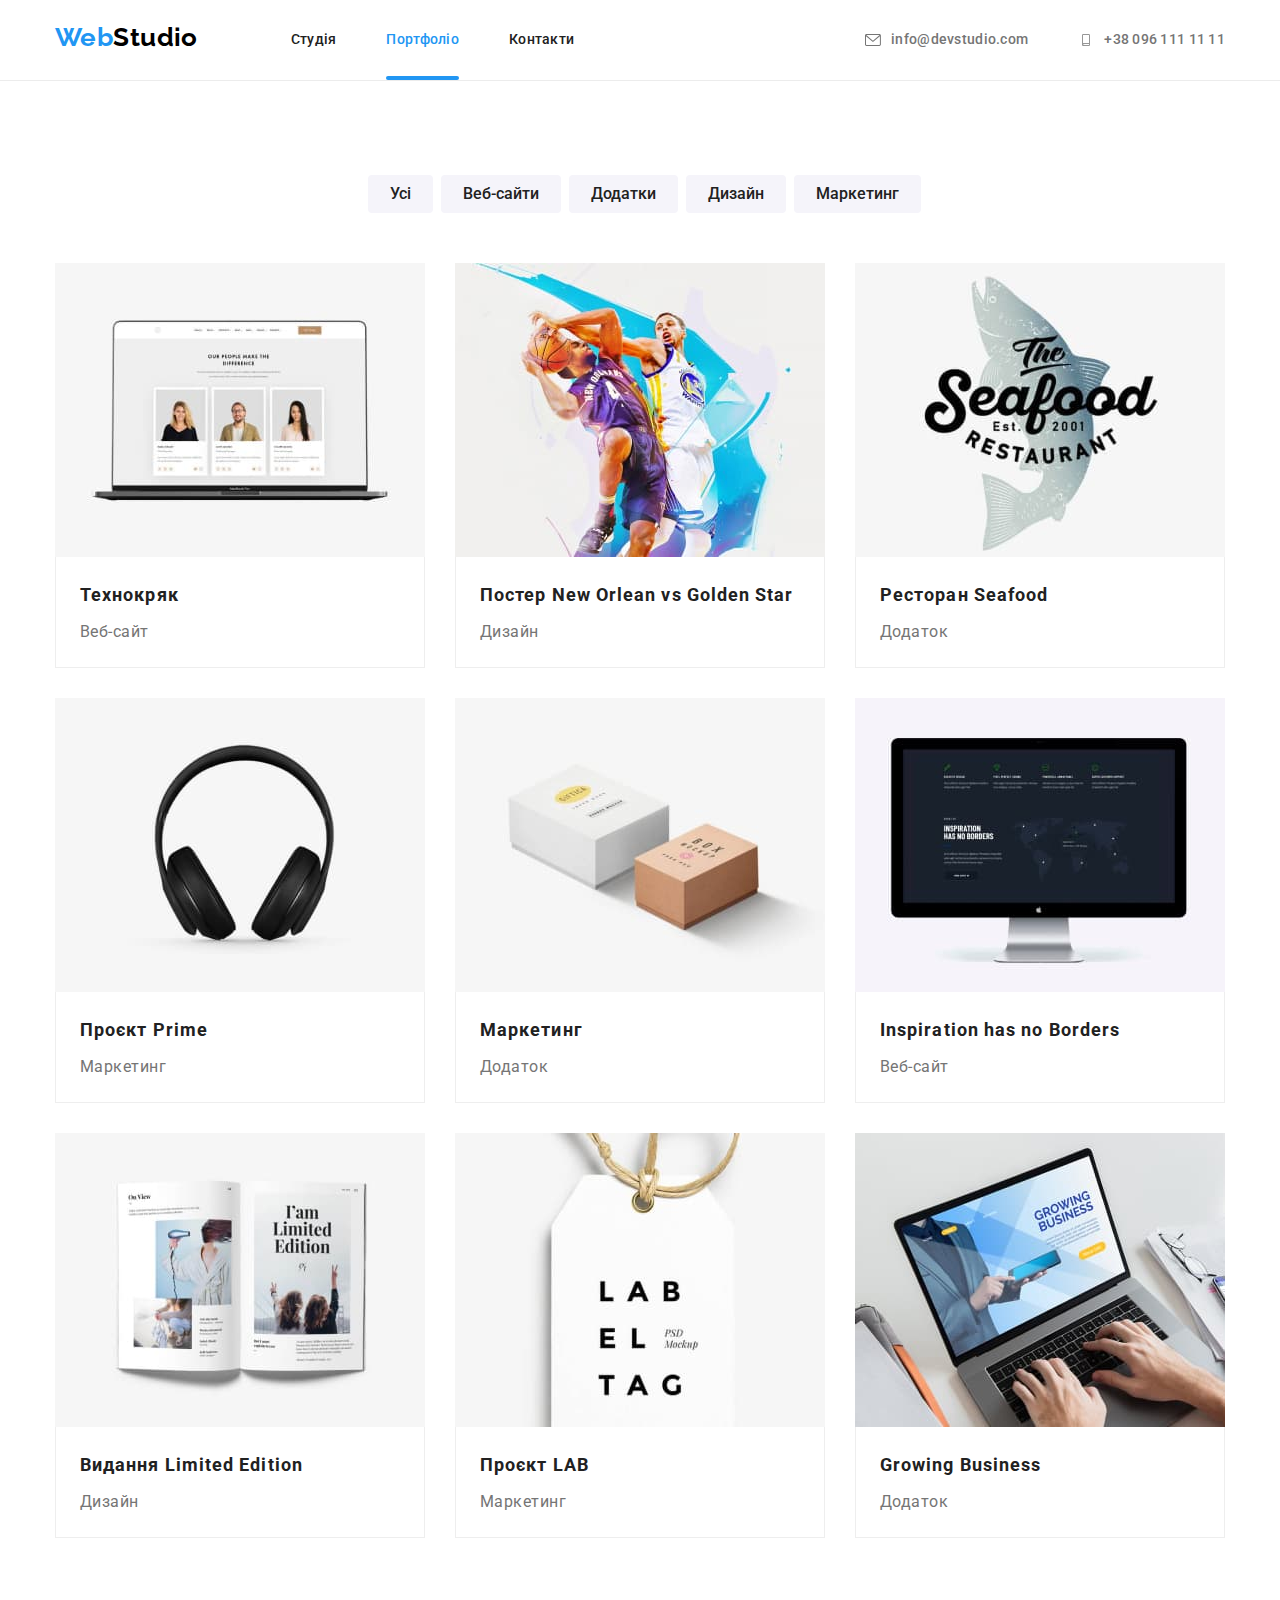
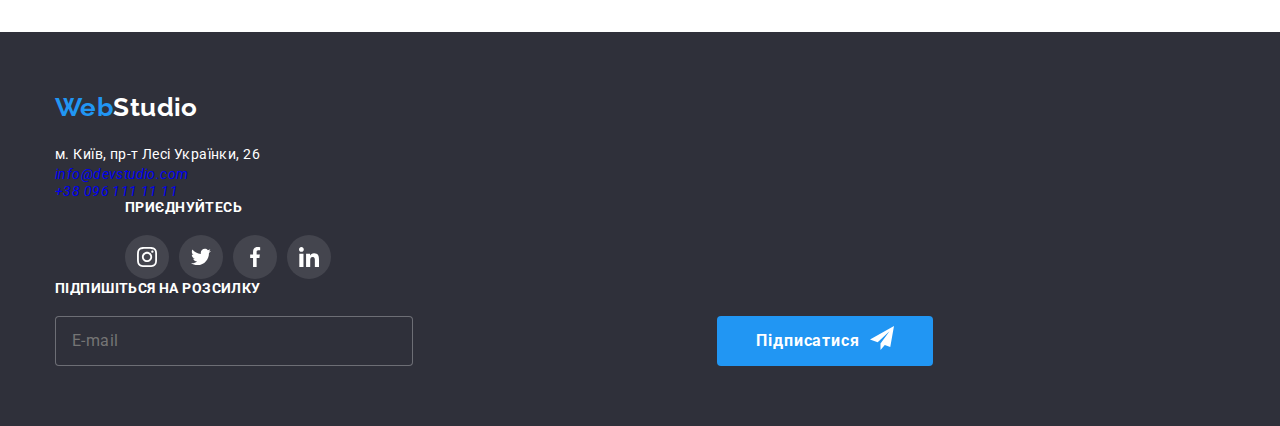
==== commit 99a830db: "BEM part" ====
--- a/portfolio.html
+++ b/portfolio.html
@@ -10,7 +10,7 @@
         rel="stylesheet">
     <title>Portfolio</title>
     <link rel="stylesheet" href="https://cdnjs.cloudflare.com/ajax/libs/modern-normalize/1.0.0/modern-normalize.min.css" />
-    <link rel="stylesheet" href="./css/main.css">
+    <link rel="stylesheet" href="./css/main.min.css">
     <header class="border">
       <div class="container navigation">
         <nav class="navigation">
@@ -48,16 +48,16 @@
     <main class="section">
       <div class="container">
       <h1 hidden>Наші роботи</h1>
-      <ul class=" portfolio-nav">
-        <li><button type="button" class="buttons-filter">Усі</button></li>
-        <li><button type="button" class="buttons-filter">Веб-сайти</button></li>
-        <li><button type="button" class="buttons-filter">Додатки</button></li>
-        <li><button type="button" class="buttons-filter">Дизайн</button></li>
-        <li><button type="button" class="buttons-filter">Маркетинг</button></li>
+      <ul class="portfolio-buttons">
+        <li><button type="button" class="portfolio-button">Усі</button></li>
+        <li><button type="button" class="portfolio-button">Веб-сайти</button></li>
+        <li><button type="button" class="portfolio-button">Додатки</button></li>
+        <li><button type="button" class="portfolio-button">Дизайн</button></li>
+        <li><button type="button" class="portfolio-button">Маркетинг</button></li>
       </ul>
-      <ul class="flex-container">
-        <li class="flex-element">
-          <a href="" class="portfolio-item">
+      <ul class="portfolio-container">
+        <li class="portfolio-element">
+          <a href="" class="portfolio-link">
             <div class="portfolio-image">
           <img src="./img/portfolio-1.jpg" alt="portfolio-1" width="370" />
           <div class="text-focus">
@@ -70,8 +70,8 @@
           <p class="example-text">Веб-сайт</p>
           </div></a>
         </li>
-        <li class="flex-element">
-          <a href="" class="portfolio-item">
+        <li class="portfolio-element">
+          <a href="" class="portfolio-link">
             <div class="portfolio-image">
           <img src="./img/portfolio-2.jpg" alt="portfolio-2" width="370" />
         <div class="text-focus">
@@ -85,8 +85,8 @@
           <p class="example-text">Дизайн</p>
           </div></a>
         </li>
-        <li class="flex-element">
-          <a href="" class="portfolio-item">
+        <li class="portfolio-element">
+          <a href="" class="portfolio-link">
             <div class="portfolio-image">
           <img src="./img/portfolio-3.jpg" alt="portfolio-3" width="370" />
           
@@ -101,8 +101,8 @@
           <p class="example-text">Додаток</p>
           </div></a>
         </li>
-        <li class="flex-element">
-          <a href="" class="portfolio-item">
+        <li class="portfolio-element">
+          <a href="" class="portfolio-link">
             <div class="portfolio-image">
           <img src="./img/portfolio-4.jpg" alt="portfolio-4" width="370" />
           <div class="text-focus">
@@ -115,8 +115,8 @@
           <p class="example-text">Маркетинг</p>
           </div></a>
         </li>
-        <li class="flex-element">
-          <a href="" class="portfolio-item">
+        <li class="portfolio-element">
+          <a href="" class="portfolio-link">
             <div class="portfolio-image">
           <img src="./img/portfolio-5.jpg" alt="portfolio-5" width="370" />
           <div class="text-focus">
@@ -129,8 +129,8 @@
           <p class="example-text">Додаток</p>
           </div></a>
         </li>
-        <li class="flex-element">
-          <a href="" class="portfolio-item">
+        <li class="portfolio-element">
+          <a href="" class="portfolio-link">
             <div class="portfolio-image">
           <img src="./img/portfolio-6.jpg" alt="portfolio-6" width="370" />
           <div class="text-focus">
@@ -143,8 +143,8 @@
           <p class="example-text">Веб-сайт</p>
           </div></a>
         </li>
-        <li class="flex-element">
-          <a href="" class="portfolio-item">
+        <li class="portfolio-element">
+          <a href="" class="portfolio-link">
             <div class="portfolio-image">
           <img src="./img/portfolio-7.jpg" alt="portfolio-7" width="370" />
           <div class="text-focus">
@@ -157,8 +157,8 @@
           <p class="example-text">Дизайн</p>
           </div></a>
         </li>
-        <li class="flex-element">
-          <a href="" class="portfolio-item">
+        <li class="portfolio-element">
+          <a href="" class="portfolio-link">
             <div class="portfolio-image">
           <img src="./img/portfolio-8.jpg" alt="portfolio-8" width="370" />
           <div class="text-focus">
@@ -171,8 +171,8 @@
           <p class="example-text">Маркетинг</p>
           </div></a>
         </li>
-        <li class="flex-element">
-          <a href="" class="portfolio-item">
+        <li class="portfolio-element">
+          <a href="" class="portfolio-link">
             <div class="portfolio-image">
           <img src="./img/portfolio-9.jpg" alt="portfolio-9" width="370" />
           <div class="text-focus">
@@ -193,7 +193,7 @@
       <div class="container">
         <div class="footer-container">
           <div class="footer-contacts">
-            <a href="/index.html" class="footer-logo" lang="en">
+            <a href="/index.html" class="footer__logo" lang="en">
               <span class="web">Web</span><span class="footer-studio">Studio</span></a>
             <address>
               <ul>
@@ -212,7 +212,7 @@
             </address>
           </div>
           <div class="connect">
-            <p class="footer-title">Приєднуйтесь</p>
+            <p class="footer__title">Приєднуйтесь</p>
             <div class="footer-social-container">
               <ul class="footer-social-item list">
                 <li class="social-footer">
@@ -247,7 +247,7 @@
             </div>
           </div>
           <div class="subscribe">
-            <p class="footer-title">Підпишіться на розсилку</p>
+            <p class="footer__title">Підпишіться на розсилку</p>
             <form action="" class="footer-subscription">
               <label for="email"></label>
               <input type="email" name="e-mail" id="e-mail" required placeholder="E-mail" />
--- a/css/main.min.css
+++ b/css/main.min.css
@@ -0,0 +1 @@
+:root{--primary-text-color: #757575;--title-text-color: #212121;--white-text-color: #ffffff;--accent-color: #2196f3;--primary-background-color: #ffffff;--second-bcg-color: #f5f4fa;--secondary-bcg-studio: #2f303a;--secondary-text-color: #000000}h1,h2,h3,h4,h5,h6,ul,p{margin:0}ul{padding-left:0}body{background-color:var(--primary-background-color);color:var(--primary-text-color);font-family:Roboto,sans-serif;font-size:14px;letter-spacing:.03em}ul{list-style:none}a{text-decoration:none}.container{width:1200px;margin:0 auto;padding-left:15px;padding-right:15px}.section{padding-top:94px;padding-bottom:94px}.button{font-size:16px;font-weight:700;line-height:1.88;display:block;margin:0 auto;padding-top:10px;padding-bottom:10px;background-color:var(--accent-color);font-family:inherit;width:216px;letter-spacing:.06em;color:var(--primary-background-color);border:var(--accent-color);border-radius:4px;cursor:pointer}.border{border-bottom:solid 1px #ececec}.logo{font-size:26px;font-weight:700;line-height:1.19;display:block;font-family:Raleway,sans-serif;-webkit-text-decoration-line:none;text-decoration-line:none;padding-top:19px;padding-bottom:25px}.web{color:var(--accent-color)}.studio{color:var(--secondary-text-color)}.navigation{display:-webkit-box;display:-ms-flexbox;display:flex;-webkit-box-align:center;-ms-flex-align:center;align-items:center}.site-nav .item:not(:last-child){margin-right:50px}.site-nav{margin-left:93px}.site-nav .link{display:-webkit-box;display:-ms-flexbox;display:flex;position:relative;padding-top:32px;padding-bottom:32px;color:var(--title-text-color);font-weight:500;line-height:1.14;letter-spacing:.02em}.site-nav .link:hover,.site-nav .link:focus,.nav-contacts .link:hover,.nav-contacts .link:focus{color:var(--accent-color);-webkit-transition:color 250ms cubic-bezier(0.4, 0, 0.2, 1);transition:color 250ms cubic-bezier(0.4, 0, 0.2, 1)}.link.current::after{content:"";display:block;position:absolute;left:0;bottom:0;width:100%;height:4px;background-color:var(--accent-color);border-radius:2px}.site-nav .link.current{color:var(--accent-color)}.nav-contacts{display:-webkit-box;display:-ms-flexbox;display:flex;margin-left:auto}.nav-contacts .item+.item{margin-left:50px}.nav-contacts .link{display:-webkit-box;display:-ms-flexbox;display:flex;font-weight:500;line-height:1.14;letter-spacing:.02em;-webkit-box-align:center;-ms-flex-align:center;align-items:center;color:var(--primary-text-color)}.nav-contacts .link svg{fill:var(--primary-text-color);margin-right:10px}.nav-contacts .link:hover svg{fill:var(--accent-color)}.hero-section{max-width:1600px;height:600px;margin-left:auto;margin-right:auto;background-position:center;background-image:-webkit-gradient(linear, left top, right top, from(rgba(47, 48, 58, 0.4)), to(rgba(47, 48, 58, 0.4))),url(../img/hero-background.jpg);background-image:linear-gradient(to right, rgba(47, 48, 58, 0.4), rgba(47, 48, 58, 0.4)),url(../img/hero-background.jpg);background-repeat:no-repeat;background-position:center;background-size:cover;background-color:var(--secondary-bcg-studio)}.hero-wrap{padding-top:200px;padding-bottom:200px}.hero-title{font-size:44px;font-weight:900;line-height:1.36;width:696px;text-align:center;letter-spacing:.06em;text-transform:uppercase;color:var(--primary-background-color);margin:0 auto;margin-bottom:30px}.benefits{display:-webkit-box;display:-ms-flexbox;display:flex;gap:30px}.benefits__icon{display:-webkit-box;display:-ms-flexbox;display:flex;margin-bottom:30px;-webkit-box-align:center;-ms-flex-align:center;align-items:center;-webkit-box-pack:center;-ms-flex-pack:center;justify-content:center;width:270px;height:120px;background-color:var(--second-bcg-color)}.benefits__title{font-size:14px;font-weight:700;line-height:1.14;margin-bottom:10px;letter-spacing:.03em;text-transform:uppercase;color:var(--title-text-color)}.benefits__text{font-weight:400;line-height:1.71;letter-spacing:.03em;color:var(--primary-text-color)}.samples{padding-top:0px}.samples__title,.team__title,.clients__title{font-size:36px;font-weight:700;line-height:1.67;margin-bottom:50px;text-align:center;letter-spacing:.03em;color:var(--title-text-color)}.samples__image{display:-webkit-box;display:-ms-flexbox;display:flex;gap:30px}img{display:block;max-width:100%;height:auto}.samples__block{display:block;position:relative}.samples__text{display:-webkit-box;display:-ms-flexbox;display:flex;-webkit-box-pack:center;-ms-flex-pack:center;justify-content:center;-webkit-box-align:center;-ms-flex-align:center;align-items:center;position:absolute;bottom:0;right:0;width:100%;height:70px;font-weight:700;color:var(--primary-background-color);background:rgba(47,48,58,.8);text-transform:uppercase}.team__members{display:-webkit-box;display:-ms-flexbox;display:flex;gap:30px}.team{background-color:var(--second-bcg-color)}.member{padding-top:30px;padding-bottom:30px}.member__title{font-size:16px;font-weight:500;line-height:1.19;display:block;margin-bottom:10px;letter-spacing:.03em;text-align:center;color:var(--title-text-color)}.member__position{font-size:16px;font-weight:400;line-height:1.19;display:block;margin-bottom:16px;letter-spacing:.03em;text-align:center;color:var(--primary-text-color)}.team__item{background-color:var(--primary-background-color);-webkit-box-shadow:0px 1px 3px rgba(0,0,0,.12),0px 1px 1px rgba(0,0,0,.14),0px 2px 1px rgba(0,0,0,.2);box-shadow:0px 1px 3px rgba(0,0,0,.12),0px 1px 1px rgba(0,0,0,.14),0px 2px 1px rgba(0,0,0,.2);border-radius:0px 0px 4px 4px}.social{display:-webkit-box;display:-ms-flexbox;display:flex;-webkit-box-pack:center;-ms-flex-pack:center;justify-content:center}.social__icon{display:-webkit-box;display:-ms-flexbox;display:flex;-webkit-box-align:center;-ms-flex-align:center;align-items:center}.social__icon:not(:first-child){margin-left:10px}.social__link{display:-webkit-box;display:-ms-flexbox;display:flex;width:44px;height:44px;background:var(--primary-background-color);border-radius:50%;-webkit-box-pack:center;-ms-flex-pack:center;justify-content:center}.social__link:hover{background-color:var(--accent-color);-webkit-transition:background-color 250ms cubic-bezier(0.4, 0, 0.2, 1);transition:background-color 250ms cubic-bezier(0.4, 0, 0.2, 1)}.social__link svg{fill:#afb1b8}.social__link:hover svg{fill:var(--primary-background-color);-webkit-transition:fill 250ms cubic-bezier(0.4, 0, 0.2, 1);transition:fill 250ms cubic-bezier(0.4, 0, 0.2, 1)}.clients{display:-webkit-box;display:-ms-flexbox;display:flex;-webkit-box-pack:center;-ms-flex-pack:center;justify-content:center}.clients__logo{display:-webkit-box;display:-ms-flexbox;display:flex;-webkit-box-pack:center;-ms-flex-pack:center;justify-content:center;-webkit-box-align:center;-ms-flex-align:center;align-items:center;margin-right:30px;width:170px;height:92px;border:1px solid #afb1b8;border-radius:3px}.clients__logo svg{fill:#afb1b8}.clients__logo:hover{border:1px solid var(--accent-color);-webkit-transition:border 250ms cubic-bezier(0.4, 0, 0.2, 1);transition:border 250ms cubic-bezier(0.4, 0, 0.2, 1)}.clients__logo:hover svg,.clients__logo:focus svg{fill:var(--accent-color);-webkit-transition:fill 250ms cubic-bezier(0.4, 0, 0.2, 1);transition:fill 250ms cubic-bezier(0.4, 0, 0.2, 1)}.clients__logo.current svg{color:var(--accent-color)}.footer__logo{font-size:26px;font-weight:700;line-height:1.19;display:block;margin-bottom:20px;font-family:Raleway,sans-serif;-webkit-text-decoration-line:none;text-decoration-line:none}.footer-studio{color:var(--primary-background-color)}.footer__container{display:-webkit-box;display:-ms-flexbox;display:flex;-webkit-box-align:baseline;-ms-flex-align:baseline;align-items:baseline}.footer{background-color:#2f303a;padding-top:60px;padding-bottom:60px}.footer__contact{margin-bottom:9px}.footer__contact:last-child{margin-bottom:0}.address{font-style:normal;font-weight:400;line-height:1.71;letter-spacing:.03em;color:var(--primary-background-color)}.footer__link{font-style:normal;font-weight:400;line-height:1.71;letter-spacing:.03em;color:rgba(255,255,255,.6);text-decoration:none}.footer__link .link:hover,.footer__link .link:focus{color:var(--primary-bcg-color)}.connect{margin-left:70px}.footer-social-container{display:-webkit-box;display:-ms-flexbox;display:flex;width:205px;height:45px;margin-top:20px}.footer-social-item{display:-webkit-box;display:-ms-flexbox;display:flex;gap:10px}.footer__title{display:block;margin-bottom:20px;font-weight:700;color:var(--primary-background-color);text-transform:uppercase}.footer-icon{height:20px;width:20px;fill:#fff}.footer-button{display:-webkit-box;display:-ms-flexbox;display:flex;-webkit-box-align:center;-ms-flex-align:center;align-items:center;-webkit-box-pack:center;-ms-flex-pack:center;justify-content:center;width:44px;height:44px;border:0px;border-radius:50%;background-color:rgba(255,255,255,.1);-webkit-transition:background-color 250ms cubic-bezier(0.4, 0, 0.2, 1),color 250ms cubic-bezier(0.4, 0, 0.2, 1);transition:background-color 250ms cubic-bezier(0.4, 0, 0.2, 1),color 250ms cubic-bezier(0.4, 0, 0.2, 1)}.footer-button:hover,.footer-button:focus{background-color:var(--accent-color)}.backdrop{position:fixed;top:0;left:0;width:100%;height:100%;background-color:rgba(0,0,0,.2);opacity:1;-webkit-transition:opacity 250ms cubic-bezier(0.4, 0, 0.2, 1);transition:opacity 250ms cubic-bezier(0.4, 0, 0.2, 1)}.backdrop.is-hidden{visibility:hidden;pointer-events:none;-webkit-transition:visibility 250ms cubic-bezier(0.4, 0, 0.2, 1);transition:visibility 250ms cubic-bezier(0.4, 0, 0.2, 1)}.backdrop.is-hidden .modal{-webkit-transform:translate(-50%, -50%) scale(0.9);transform:translate(-50%, -50%) scale(0.9)}.modal{position:absolute;top:50%;left:50%;min-width:528px;min-height:581px;padding:40px;background-color:var(--primary-background-color);border-radius:4px;-webkit-transform:translate(-50%, -50%) scale(1);transform:translate(-50%, -50%) scale(1);-webkit-transition:-webkit-transform 250ms cubic-bezier(0.4, 0, 0.2, 1);transition:-webkit-transform 250ms cubic-bezier(0.4, 0, 0.2, 1);transition:transform 250ms cubic-bezier(0.4, 0, 0.2, 1);transition:transform 250ms cubic-bezier(0.4, 0, 0.2, 1), -webkit-transform 250ms cubic-bezier(0.4, 0, 0.2, 1)}.modal-title{display:block;margin-bottom:12px;font-size:20px;font-weight:700;line-height:1.15;letter-spacing:.03em;text-align:center;color:#212121}.close-button{position:absolute;top:8px;right:8px;width:30px;height:30px;border-radius:50%;display:-webkit-box;display:-ms-flexbox;display:flex;-webkit-box-pack:center;-ms-flex-pack:center;justify-content:center;-webkit-box-align:center;-ms-flex-align:center;align-items:center;cursor:pointer;background:var(--primary-background-color);border:1px solid rgba(0,0,0,.1)}.close-button:hover,.close-button:focus{background:var(--accent-color)}.form-element{display:-webkit-box;display:-ms-flexbox;display:flex;-webkit-box-orient:vertical;-webkit-box-direction:normal;-ms-flex-direction:column;flex-direction:column;margin-bottom:10px;font-family:Roboto;font-size:12px;line-height:1.17;letter-spacing:.01em;text-align:left}.form-element label{margin-bottom:4px}.form-element input,textarea{height:40px;border:1px solid rgba(33,33,33,.2);border-radius:4px;padding-left:42px;outline:none;width:100%}.form-element input:focus{border:1px solid var(--accent-color);-webkit-transition:border 250ms cubic-bezier(0.4, 0, 0.2, 1);transition:border 250ms cubic-bezier(0.4, 0, 0.2, 1)}.form-element input:focus+svg{fill:var(--accent-color);-webkit-transition:fill 250ms cubic-bezier(0.4, 0, 0.2, 1);transition:fill 250ms cubic-bezier(0.4, 0, 0.2, 1)}.form-element textarea:focus{border:1px solid var(--accent-color);-webkit-transition:border 250ms cubic-bezier(0.4, 0, 0.2, 1);transition:border 250ms cubic-bezier(0.4, 0, 0.2, 1)}.input-wrap{position:relative}.input-wrap svg{position:absolute;top:50%;left:12px;-webkit-transform:translateY(-50%);transform:translateY(-50%)}.comment{height:120px;resize:none;padding-left:16px;padding-top:12px;padding-right:16px;padding-bottom:12px}.submit-btn{display:block;margin:0 auto;padding-top:10px;padding-bottom:10px;background-color:#188ce8;font-family:inherit;font-weight:700;font-size:16px;line-height:1.88;width:200px;letter-spacing:.06em;color:var(--primary-background-color);border:#188ce8;border-radius:4px;cursor:pointer}.accept{display:-webkit-box;display:-ms-flexbox;display:flex;-webkit-box-pack:center;-ms-flex-pack:center;justify-content:center;-webkit-box-align:center;-ms-flex-align:center;align-items:center;margin-top:20px;margin-bottom:30px}.conditions{display:block;margin-left:8px;color:var(--accent-color);text-decoration:underline}.visually-hidden{position:absolute;white-space:nowrap;width:1px;height:1px;overflow:hidden;border:0;padding:0;clip:rect(0 0 0 0);-webkit-clip-path:inset(50%);clip-path:inset(50%);margin:-1px}.checkbox{display:-webkit-box;display:-ms-flexbox;display:flex;-webkit-box-align:center;-ms-flex-align:center;align-items:center;margin-right:8px;border:2px solid var(--title-text-color);width:16px;height:15px;border-radius:3px;fill:var(--white-text-color)}.div-conditions{display:-webkit-box;display:-ms-flexbox;display:flex;-webkit-box-align:center;-ms-flex-align:center;align-items:center;-webkit-box-pack:center;-ms-flex-pack:center;justify-content:center}.accept input:checked+label .checkbox{background:var(--accent-color);border:2px solid var(--accent-color);fill:var(--primary-background-color)}.subscribe{margin-left:auto}.footer-subscription{display:-webkit-box;display:-ms-flexbox;display:flex}.footer-subscription input{margin-right:12px;padding-left:16px;width:358px;height:50px;font-family:Roboto;font-size:16px;line-height:1.25;letter-spacing:.03em;text-align:left;background:var(--secondary-bcg-studio);color:rgba(255,255,255,.6);border:1px solid rgba(255,255,255,.3);border-radius:4px;outline:none}.subscribe-btn{display:-webkit-box;display:-ms-flexbox;display:flex;text-align:center;-webkit-box-pack:center;-ms-flex-pack:center;justify-content:center;margin:0 auto;padding-top:10px;padding-bottom:10px;background-color:var(--accent-color);font-family:inherit;font-weight:700;font-size:16px;line-height:1.88;width:216px;letter-spacing:.06em;color:var(--primary-background-color);border:var(--accent-color);border-radius:4px;cursor:pointer;fill:var(--primary-background-color)}.subscribe-btn svg{margin-left:10px}.portfolio-button{font-size:16px;font-weight:500;line-height:1.62;color:var(--title-text-color);background:var(--second-bcg-color);border:var(--second-bcg-color);border-radius:4px;cursor:pointer;-webkit-transition:background-color 250ms cubic-bezier(0.4, 0, 0.2, 1),color 250ms cubic-bezier(0.4, 0, 0.2, 1);transition:background-color 250ms cubic-bezier(0.4, 0, 0.2, 1),color 250ms cubic-bezier(0.4, 0, 0.2, 1)}.portfolio-button{margin-left:8px;padding-top:6px;padding-bottom:6px;padding-left:22px;padding-right:22px}.portfolio-button:hover,.portfolio-button:focus{background-color:var(--accent-color);color:var(--primary-background-color);border:var(--accent-color)}.portfolio-button:hover,.portfolio-button:focus{-webkit-box-shadow:0 2px 2px 0 rgba(0,0,0,.12),0 1px 2px 0 rgba(0,0,0,.08),0 3px 1px 0 rgba(0,0,0,.1);box-shadow:0 2px 2px 0 rgba(0,0,0,.12),0 1px 2px 0 rgba(0,0,0,.08),0 3px 1px 0 rgba(0,0,0,.1)}.portfolio-buttons{display:-webkit-box;display:-ms-flexbox;display:flex;margin-bottom:50px;-webkit-box-align:center;-ms-flex-align:center;align-items:center;-webkit-box-pack:center;-ms-flex-pack:center;justify-content:center}.portfolio-container{display:-webkit-box;display:-ms-flexbox;display:flex;-ms-flex-wrap:wrap;flex-wrap:wrap;gap:30px}.portfolio-link{display:block;overflow:hidden}.portfolio-link:hover{-webkit-box-shadow:1px 4px 6px 0 rgba(0,0,0,.1607843137),0 4px 4px 0 rgba(0,0,0,.0588235294),0 1px 1px 0 rgba(0,0,0,.1215686275);box-shadow:1px 4px 6px 0 rgba(0,0,0,.1607843137),0 4px 4px 0 rgba(0,0,0,.0588235294),0 1px 1px 0 rgba(0,0,0,.1215686275)}.portfolio-image{display:block;position:relative;overflow:hidden}.text-focus{display:-webkit-box;display:-ms-flexbox;display:flex;-webkit-box-pack:center;-ms-flex-pack:center;justify-content:center;-webkit-box-align:center;-ms-flex-align:center;align-items:center;position:absolute;bottom:0;right:0;width:100%;height:100%;padding-left:24px;padding-right:24px;font-size:18px;line-height:1.56;letter-spacing:.03em;color:var(--primary-background-color);background:rgba(33,150,243,.9);-webkit-transform:translateY(100%);transform:translateY(100%);-webkit-transition:-webkit-transform 250ms cubic-bezier(0.4, 0, 0.2, 1);transition:-webkit-transform 250ms cubic-bezier(0.4, 0, 0.2, 1);transition:transform 250ms cubic-bezier(0.4, 0, 0.2, 1);transition:transform 250ms cubic-bezier(0.4, 0, 0.2, 1), -webkit-transform 250ms cubic-bezier(0.4, 0, 0.2, 1)}.portfolio-link:hover .text-focus{-webkit-transform:translateY(0);transform:translateY(0)}.text-focus:hover{opacity:1}.portfolio-element{width:370px}.example{padding-top:20px;padding-left:24px;padding-right:24px;padding-bottom:20px;border-left:solid 1px #eee;border-bottom:solid 1px #eee;border-right:solid 1px #eee}.example-title{font-size:18px;font-weight:700;line-height:2;margin-bottom:4px;letter-spacing:.06em;color:var(--title-text-color)}.example-text{font-size:16px;line-height:1.87;letter-spacing:.03em;color:var(--primary-text-color)}/*# sourceMappingURL=main.min.css.map */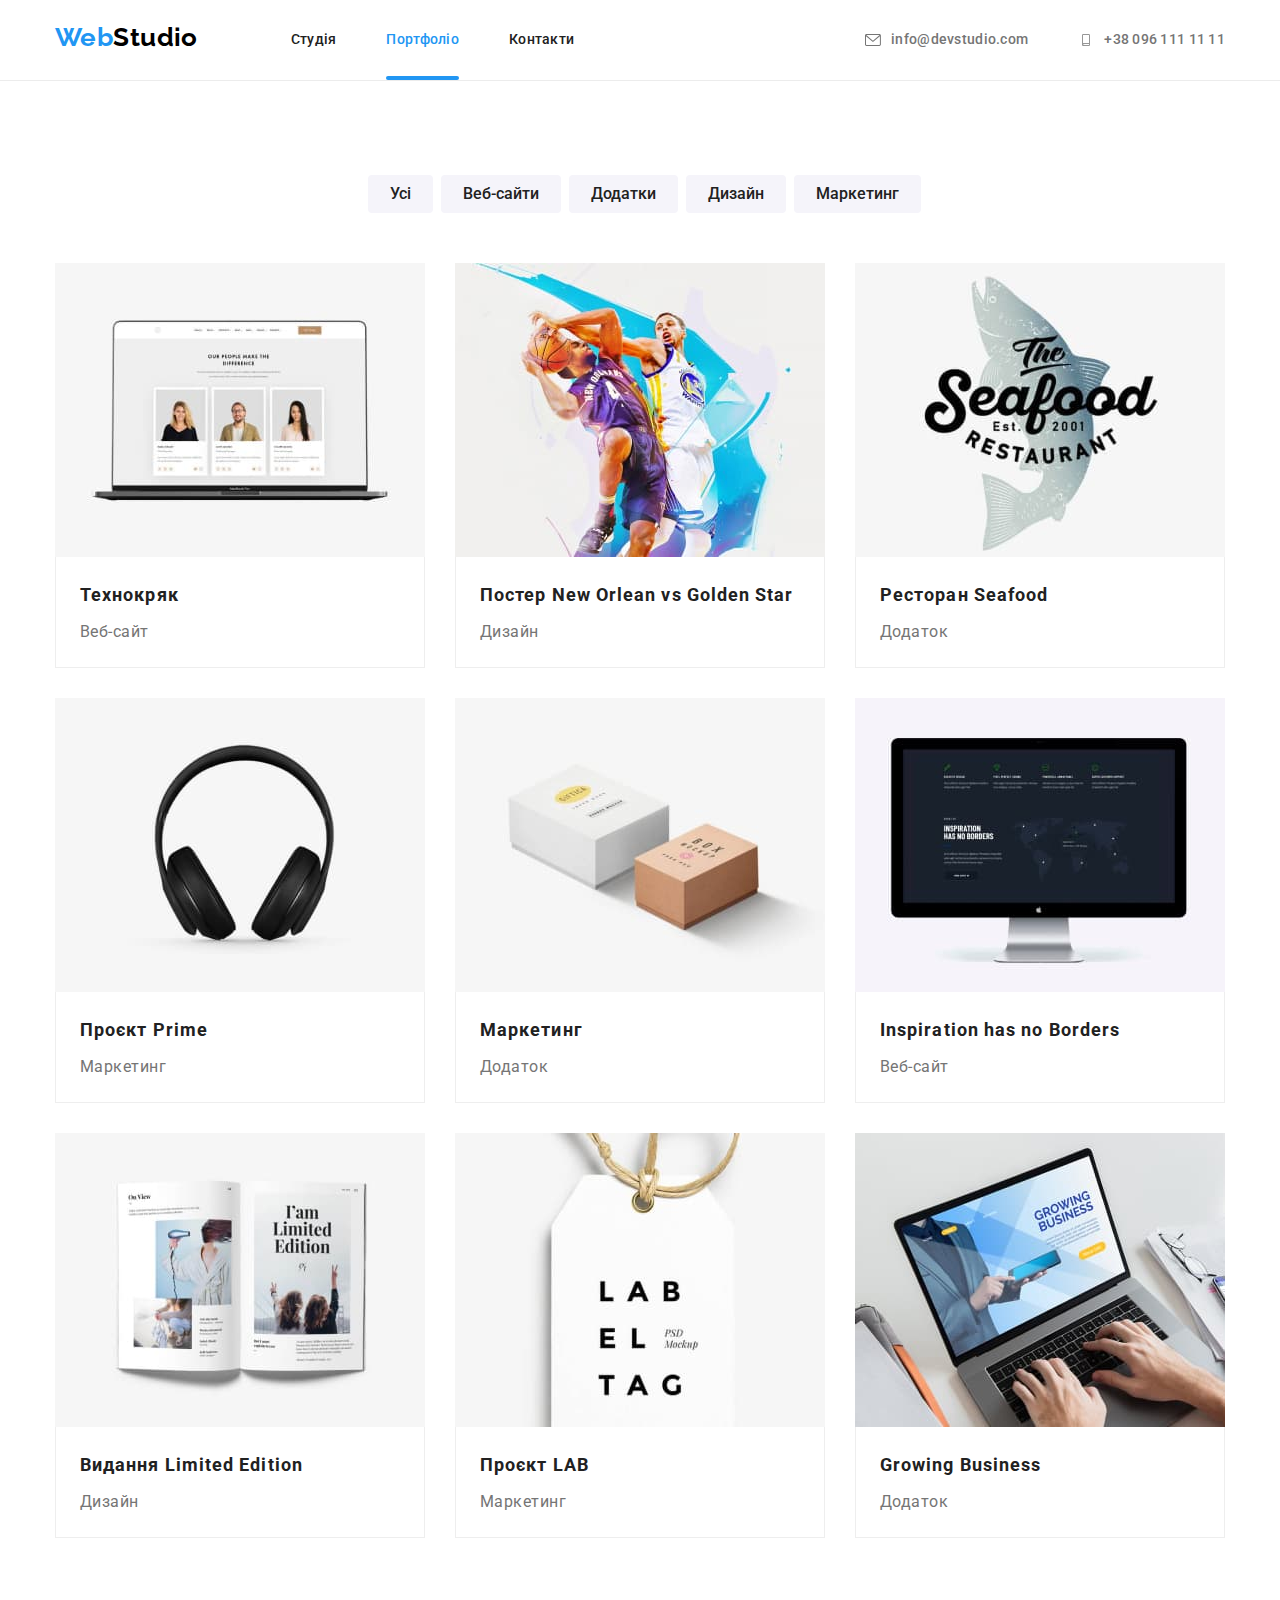
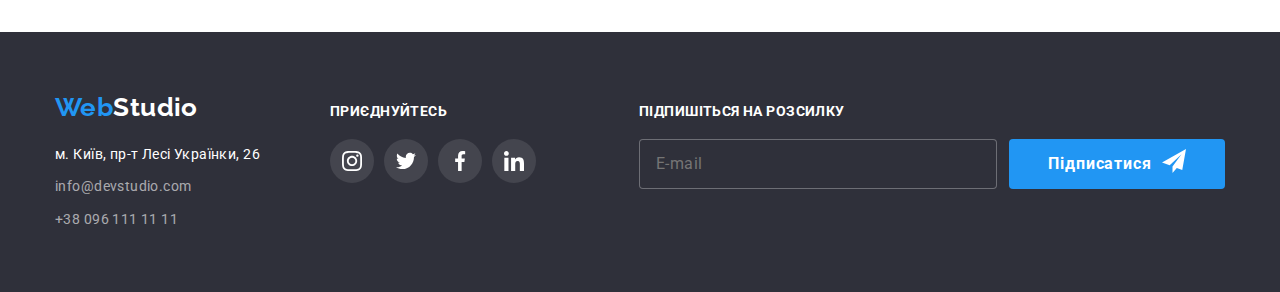
==== commit a81239f8: "fixed" ====
--- a/portfolio.html
+++ b/portfolio.html
@@ -191,54 +191,54 @@
     <!--Contacts-->
     <footer class="footer">
       <div class="container">
-        <div class="footer-container">
-          <div class="footer-contacts">
+        <div class="footer__container">
+          <div class="footer__contacts">
             <a href="/index.html" class="footer__logo" lang="en">
               <span class="web">Web</span><span class="footer-studio">Studio</span></a>
             <address>
               <ul>
-                <li class="footer-contact">
+                <li class="footer__contact">
                   <a href="https://goo.gl/maps/wk6n3xBfWeeEz1HY8" target="_blank" rel="noopener nofollow noreferrer"
                     class="address">
                     м. Київ, пр-т Лесі Українки, 26</a>
                 </li>
-                <li class="footer-contact">
-                  <a href="mailto:info@devstudio.com" class="footer-link">info@devstudio.com</a>
-                </li>
-                <li class="footer-contact">
-                  <a href="tel:+380961111111" class="footer-link">+38 096 111 11 11</a>
+                <li class="footer__contact">
+                  <a href="mailto:info@devstudio.com" class="footer__link">info@devstudio.com</a>
+                </li>
+                <li class="footer__contact">
+                  <a href="tel:+380961111111" class="footer__link">+38 096 111 11 11</a>
                 </li>
               </ul>
             </address>
           </div>
           <div class="connect">
-            <p class="footer__title">Приєднуйтесь</p>
-            <div class="footer-social-container">
-              <ul class="footer-social-item list">
-                <li class="social-footer">
-                  <button class="footer-button">
-                    <svg class="footer-icon">
+            <p class="connect__title">Приєднуйтесь</p>
+            <div class="connect__container">
+              <ul class="connect__items list">
+                <li>
+                  <button class="connect__button">
+                    <svg class="connect__icon">
                       <use href="./img/sprite.svg#icon-instagram"></use>
                     </svg>
                   </button>
                 </li>
-                <li class="social-footer">
-                  <button class="footer-button">
-                    <svg class="footer-icon">
+                <li>
+                  <button class="connect__button">
+                    <svg class="connect__icon">
                       <use href="./img/sprite.svg#icon-twitter"></use>
                     </svg>
                   </button>
                 </li>
-                <li class="social-footer">
-                  <button class="footer-button">
-                    <svg class="footer-icon">
+                <li>
+                  <button class="connect__button">
+                    <svg class="connect__icon">
                       <use href="./img/sprite.svg#icon-facebook"></use>
                     </svg>
                   </button>
                 </li>
-                <li class="social-footer">
-                  <button class="footer-button">
-                    <svg class="footer-icon">
+                <li>
+                  <button class="connect__button">
+                    <svg class="connect__icon">
                       <use href="./img/sprite.svg#icon-linkedin"></use>
                     </svg>
                   </button>
@@ -247,11 +247,11 @@
             </div>
           </div>
           <div class="subscribe">
-            <p class="footer__title">Підпишіться на розсилку</p>
-            <form action="" class="footer-subscription">
+            <p class="connect__title">Підпишіться на розсилку</p>
+            <form action="" class="footer__subscription">
               <label for="email"></label>
               <input type="email" name="e-mail" id="e-mail" required placeholder="E-mail" />
-              <button type="submit" class="subscribe-btn">
+              <button type="submit" class="subscribe__btn">
                 Підписатися
                 <svg width="24" height="24">
                   <use href="./img/sprite.svg#icon-icon-send"></use>
--- a/css/main.min.css
+++ b/css/main.min.css
@@ -1 +1 @@
-:root{--primary-text-color: #757575;--title-text-color: #212121;--white-text-color: #ffffff;--accent-color: #2196f3;--primary-background-color: #ffffff;--second-bcg-color: #f5f4fa;--secondary-bcg-studio: #2f303a;--secondary-text-color: #000000}h1,h2,h3,h4,h5,h6,ul,p{margin:0}ul{padding-left:0}body{background-color:var(--primary-background-color);color:var(--primary-text-color);font-family:Roboto,sans-serif;font-size:14px;letter-spacing:.03em}ul{list-style:none}a{text-decoration:none}.container{width:1200px;margin:0 auto;padding-left:15px;padding-right:15px}.section{padding-top:94px;padding-bottom:94px}.button{font-size:16px;font-weight:700;line-height:1.88;display:block;margin:0 auto;padding-top:10px;padding-bottom:10px;background-color:var(--accent-color);font-family:inherit;width:216px;letter-spacing:.06em;color:var(--primary-background-color);border:var(--accent-color);border-radius:4px;cursor:pointer}.border{border-bottom:solid 1px #ececec}.logo{font-size:26px;font-weight:700;line-height:1.19;display:block;font-family:Raleway,sans-serif;-webkit-text-decoration-line:none;text-decoration-line:none;padding-top:19px;padding-bottom:25px}.web{color:var(--accent-color)}.studio{color:var(--secondary-text-color)}.navigation{display:-webkit-box;display:-ms-flexbox;display:flex;-webkit-box-align:center;-ms-flex-align:center;align-items:center}.site-nav .item:not(:last-child){margin-right:50px}.site-nav{margin-left:93px}.site-nav .link{display:-webkit-box;display:-ms-flexbox;display:flex;position:relative;padding-top:32px;padding-bottom:32px;color:var(--title-text-color);font-weight:500;line-height:1.14;letter-spacing:.02em}.site-nav .link:hover,.site-nav .link:focus,.nav-contacts .link:hover,.nav-contacts .link:focus{color:var(--accent-color);-webkit-transition:color 250ms cubic-bezier(0.4, 0, 0.2, 1);transition:color 250ms cubic-bezier(0.4, 0, 0.2, 1)}.link.current::after{content:"";display:block;position:absolute;left:0;bottom:0;width:100%;height:4px;background-color:var(--accent-color);border-radius:2px}.site-nav .link.current{color:var(--accent-color)}.nav-contacts{display:-webkit-box;display:-ms-flexbox;display:flex;margin-left:auto}.nav-contacts .item+.item{margin-left:50px}.nav-contacts .link{display:-webkit-box;display:-ms-flexbox;display:flex;font-weight:500;line-height:1.14;letter-spacing:.02em;-webkit-box-align:center;-ms-flex-align:center;align-items:center;color:var(--primary-text-color)}.nav-contacts .link svg{fill:var(--primary-text-color);margin-right:10px}.nav-contacts .link:hover svg{fill:var(--accent-color)}.hero-section{max-width:1600px;height:600px;margin-left:auto;margin-right:auto;background-position:center;background-image:-webkit-gradient(linear, left top, right top, from(rgba(47, 48, 58, 0.4)), to(rgba(47, 48, 58, 0.4))),url(../img/hero-background.jpg);background-image:linear-gradient(to right, rgba(47, 48, 58, 0.4), rgba(47, 48, 58, 0.4)),url(../img/hero-background.jpg);background-repeat:no-repeat;background-position:center;background-size:cover;background-color:var(--secondary-bcg-studio)}.hero-wrap{padding-top:200px;padding-bottom:200px}.hero-title{font-size:44px;font-weight:900;line-height:1.36;width:696px;text-align:center;letter-spacing:.06em;text-transform:uppercase;color:var(--primary-background-color);margin:0 auto;margin-bottom:30px}.benefits{display:-webkit-box;display:-ms-flexbox;display:flex;gap:30px}.benefits__icon{display:-webkit-box;display:-ms-flexbox;display:flex;margin-bottom:30px;-webkit-box-align:center;-ms-flex-align:center;align-items:center;-webkit-box-pack:center;-ms-flex-pack:center;justify-content:center;width:270px;height:120px;background-color:var(--second-bcg-color)}.benefits__title{font-size:14px;font-weight:700;line-height:1.14;margin-bottom:10px;letter-spacing:.03em;text-transform:uppercase;color:var(--title-text-color)}.benefits__text{font-weight:400;line-height:1.71;letter-spacing:.03em;color:var(--primary-text-color)}.samples{padding-top:0px}.samples__title,.team__title,.clients__title{font-size:36px;font-weight:700;line-height:1.67;margin-bottom:50px;text-align:center;letter-spacing:.03em;color:var(--title-text-color)}.samples__image{display:-webkit-box;display:-ms-flexbox;display:flex;gap:30px}img{display:block;max-width:100%;height:auto}.samples__block{display:block;position:relative}.samples__text{display:-webkit-box;display:-ms-flexbox;display:flex;-webkit-box-pack:center;-ms-flex-pack:center;justify-content:center;-webkit-box-align:center;-ms-flex-align:center;align-items:center;position:absolute;bottom:0;right:0;width:100%;height:70px;font-weight:700;color:var(--primary-background-color);background:rgba(47,48,58,.8);text-transform:uppercase}.team__members{display:-webkit-box;display:-ms-flexbox;display:flex;gap:30px}.team{background-color:var(--second-bcg-color)}.member{padding-top:30px;padding-bottom:30px}.member__title{font-size:16px;font-weight:500;line-height:1.19;display:block;margin-bottom:10px;letter-spacing:.03em;text-align:center;color:var(--title-text-color)}.member__position{font-size:16px;font-weight:400;line-height:1.19;display:block;margin-bottom:16px;letter-spacing:.03em;text-align:center;color:var(--primary-text-color)}.team__item{background-color:var(--primary-background-color);-webkit-box-shadow:0px 1px 3px rgba(0,0,0,.12),0px 1px 1px rgba(0,0,0,.14),0px 2px 1px rgba(0,0,0,.2);box-shadow:0px 1px 3px rgba(0,0,0,.12),0px 1px 1px rgba(0,0,0,.14),0px 2px 1px rgba(0,0,0,.2);border-radius:0px 0px 4px 4px}.social{display:-webkit-box;display:-ms-flexbox;display:flex;-webkit-box-pack:center;-ms-flex-pack:center;justify-content:center}.social__icon{display:-webkit-box;display:-ms-flexbox;display:flex;-webkit-box-align:center;-ms-flex-align:center;align-items:center}.social__icon:not(:first-child){margin-left:10px}.social__link{display:-webkit-box;display:-ms-flexbox;display:flex;width:44px;height:44px;background:var(--primary-background-color);border-radius:50%;-webkit-box-pack:center;-ms-flex-pack:center;justify-content:center}.social__link:hover{background-color:var(--accent-color);-webkit-transition:background-color 250ms cubic-bezier(0.4, 0, 0.2, 1);transition:background-color 250ms cubic-bezier(0.4, 0, 0.2, 1)}.social__link svg{fill:#afb1b8}.social__link:hover svg{fill:var(--primary-background-color);-webkit-transition:fill 250ms cubic-bezier(0.4, 0, 0.2, 1);transition:fill 250ms cubic-bezier(0.4, 0, 0.2, 1)}.clients{display:-webkit-box;display:-ms-flexbox;display:flex;-webkit-box-pack:center;-ms-flex-pack:center;justify-content:center}.clients__logo{display:-webkit-box;display:-ms-flexbox;display:flex;-webkit-box-pack:center;-ms-flex-pack:center;justify-content:center;-webkit-box-align:center;-ms-flex-align:center;align-items:center;margin-right:30px;width:170px;height:92px;border:1px solid #afb1b8;border-radius:3px}.clients__logo svg{fill:#afb1b8}.clients__logo:hover{border:1px solid var(--accent-color);-webkit-transition:border 250ms cubic-bezier(0.4, 0, 0.2, 1);transition:border 250ms cubic-bezier(0.4, 0, 0.2, 1)}.clients__logo:hover svg,.clients__logo:focus svg{fill:var(--accent-color);-webkit-transition:fill 250ms cubic-bezier(0.4, 0, 0.2, 1);transition:fill 250ms cubic-bezier(0.4, 0, 0.2, 1)}.clients__logo.current svg{color:var(--accent-color)}.footer__logo{font-size:26px;font-weight:700;line-height:1.19;display:block;margin-bottom:20px;font-family:Raleway,sans-serif;-webkit-text-decoration-line:none;text-decoration-line:none}.footer-studio{color:var(--primary-background-color)}.footer__container{display:-webkit-box;display:-ms-flexbox;display:flex;-webkit-box-align:baseline;-ms-flex-align:baseline;align-items:baseline}.footer{background-color:#2f303a;padding-top:60px;padding-bottom:60px}.footer__contact{margin-bottom:9px}.footer__contact:last-child{margin-bottom:0}.address{font-style:normal;font-weight:400;line-height:1.71;letter-spacing:.03em;color:var(--primary-background-color)}.footer__link{font-style:normal;font-weight:400;line-height:1.71;letter-spacing:.03em;color:rgba(255,255,255,.6);text-decoration:none}.footer__link .link:hover,.footer__link .link:focus{color:var(--primary-bcg-color)}.connect{margin-left:70px}.footer-social-container{display:-webkit-box;display:-ms-flexbox;display:flex;width:205px;height:45px;margin-top:20px}.footer-social-item{display:-webkit-box;display:-ms-flexbox;display:flex;gap:10px}.footer__title{display:block;margin-bottom:20px;font-weight:700;color:var(--primary-background-color);text-transform:uppercase}.footer-icon{height:20px;width:20px;fill:#fff}.footer-button{display:-webkit-box;display:-ms-flexbox;display:flex;-webkit-box-align:center;-ms-flex-align:center;align-items:center;-webkit-box-pack:center;-ms-flex-pack:center;justify-content:center;width:44px;height:44px;border:0px;border-radius:50%;background-color:rgba(255,255,255,.1);-webkit-transition:background-color 250ms cubic-bezier(0.4, 0, 0.2, 1),color 250ms cubic-bezier(0.4, 0, 0.2, 1);transition:background-color 250ms cubic-bezier(0.4, 0, 0.2, 1),color 250ms cubic-bezier(0.4, 0, 0.2, 1)}.footer-button:hover,.footer-button:focus{background-color:var(--accent-color)}.backdrop{position:fixed;top:0;left:0;width:100%;height:100%;background-color:rgba(0,0,0,.2);opacity:1;-webkit-transition:opacity 250ms cubic-bezier(0.4, 0, 0.2, 1);transition:opacity 250ms cubic-bezier(0.4, 0, 0.2, 1)}.backdrop.is-hidden{visibility:hidden;pointer-events:none;-webkit-transition:visibility 250ms cubic-bezier(0.4, 0, 0.2, 1);transition:visibility 250ms cubic-bezier(0.4, 0, 0.2, 1)}.backdrop.is-hidden .modal{-webkit-transform:translate(-50%, -50%) scale(0.9);transform:translate(-50%, -50%) scale(0.9)}.modal{position:absolute;top:50%;left:50%;min-width:528px;min-height:581px;padding:40px;background-color:var(--primary-background-color);border-radius:4px;-webkit-transform:translate(-50%, -50%) scale(1);transform:translate(-50%, -50%) scale(1);-webkit-transition:-webkit-transform 250ms cubic-bezier(0.4, 0, 0.2, 1);transition:-webkit-transform 250ms cubic-bezier(0.4, 0, 0.2, 1);transition:transform 250ms cubic-bezier(0.4, 0, 0.2, 1);transition:transform 250ms cubic-bezier(0.4, 0, 0.2, 1), -webkit-transform 250ms cubic-bezier(0.4, 0, 0.2, 1)}.modal-title{display:block;margin-bottom:12px;font-size:20px;font-weight:700;line-height:1.15;letter-spacing:.03em;text-align:center;color:#212121}.close-button{position:absolute;top:8px;right:8px;width:30px;height:30px;border-radius:50%;display:-webkit-box;display:-ms-flexbox;display:flex;-webkit-box-pack:center;-ms-flex-pack:center;justify-content:center;-webkit-box-align:center;-ms-flex-align:center;align-items:center;cursor:pointer;background:var(--primary-background-color);border:1px solid rgba(0,0,0,.1)}.close-button:hover,.close-button:focus{background:var(--accent-color)}.form-element{display:-webkit-box;display:-ms-flexbox;display:flex;-webkit-box-orient:vertical;-webkit-box-direction:normal;-ms-flex-direction:column;flex-direction:column;margin-bottom:10px;font-family:Roboto;font-size:12px;line-height:1.17;letter-spacing:.01em;text-align:left}.form-element label{margin-bottom:4px}.form-element input,textarea{height:40px;border:1px solid rgba(33,33,33,.2);border-radius:4px;padding-left:42px;outline:none;width:100%}.form-element input:focus{border:1px solid var(--accent-color);-webkit-transition:border 250ms cubic-bezier(0.4, 0, 0.2, 1);transition:border 250ms cubic-bezier(0.4, 0, 0.2, 1)}.form-element input:focus+svg{fill:var(--accent-color);-webkit-transition:fill 250ms cubic-bezier(0.4, 0, 0.2, 1);transition:fill 250ms cubic-bezier(0.4, 0, 0.2, 1)}.form-element textarea:focus{border:1px solid var(--accent-color);-webkit-transition:border 250ms cubic-bezier(0.4, 0, 0.2, 1);transition:border 250ms cubic-bezier(0.4, 0, 0.2, 1)}.input-wrap{position:relative}.input-wrap svg{position:absolute;top:50%;left:12px;-webkit-transform:translateY(-50%);transform:translateY(-50%)}.comment{height:120px;resize:none;padding-left:16px;padding-top:12px;padding-right:16px;padding-bottom:12px}.submit-btn{display:block;margin:0 auto;padding-top:10px;padding-bottom:10px;background-color:#188ce8;font-family:inherit;font-weight:700;font-size:16px;line-height:1.88;width:200px;letter-spacing:.06em;color:var(--primary-background-color);border:#188ce8;border-radius:4px;cursor:pointer}.accept{display:-webkit-box;display:-ms-flexbox;display:flex;-webkit-box-pack:center;-ms-flex-pack:center;justify-content:center;-webkit-box-align:center;-ms-flex-align:center;align-items:center;margin-top:20px;margin-bottom:30px}.conditions{display:block;margin-left:8px;color:var(--accent-color);text-decoration:underline}.visually-hidden{position:absolute;white-space:nowrap;width:1px;height:1px;overflow:hidden;border:0;padding:0;clip:rect(0 0 0 0);-webkit-clip-path:inset(50%);clip-path:inset(50%);margin:-1px}.checkbox{display:-webkit-box;display:-ms-flexbox;display:flex;-webkit-box-align:center;-ms-flex-align:center;align-items:center;margin-right:8px;border:2px solid var(--title-text-color);width:16px;height:15px;border-radius:3px;fill:var(--white-text-color)}.div-conditions{display:-webkit-box;display:-ms-flexbox;display:flex;-webkit-box-align:center;-ms-flex-align:center;align-items:center;-webkit-box-pack:center;-ms-flex-pack:center;justify-content:center}.accept input:checked+label .checkbox{background:var(--accent-color);border:2px solid var(--accent-color);fill:var(--primary-background-color)}.subscribe{margin-left:auto}.footer-subscription{display:-webkit-box;display:-ms-flexbox;display:flex}.footer-subscription input{margin-right:12px;padding-left:16px;width:358px;height:50px;font-family:Roboto;font-size:16px;line-height:1.25;letter-spacing:.03em;text-align:left;background:var(--secondary-bcg-studio);color:rgba(255,255,255,.6);border:1px solid rgba(255,255,255,.3);border-radius:4px;outline:none}.subscribe-btn{display:-webkit-box;display:-ms-flexbox;display:flex;text-align:center;-webkit-box-pack:center;-ms-flex-pack:center;justify-content:center;margin:0 auto;padding-top:10px;padding-bottom:10px;background-color:var(--accent-color);font-family:inherit;font-weight:700;font-size:16px;line-height:1.88;width:216px;letter-spacing:.06em;color:var(--primary-background-color);border:var(--accent-color);border-radius:4px;cursor:pointer;fill:var(--primary-background-color)}.subscribe-btn svg{margin-left:10px}.portfolio-button{font-size:16px;font-weight:500;line-height:1.62;color:var(--title-text-color);background:var(--second-bcg-color);border:var(--second-bcg-color);border-radius:4px;cursor:pointer;-webkit-transition:background-color 250ms cubic-bezier(0.4, 0, 0.2, 1),color 250ms cubic-bezier(0.4, 0, 0.2, 1);transition:background-color 250ms cubic-bezier(0.4, 0, 0.2, 1),color 250ms cubic-bezier(0.4, 0, 0.2, 1)}.portfolio-button{margin-left:8px;padding-top:6px;padding-bottom:6px;padding-left:22px;padding-right:22px}.portfolio-button:hover,.portfolio-button:focus{background-color:var(--accent-color);color:var(--primary-background-color);border:var(--accent-color)}.portfolio-button:hover,.portfolio-button:focus{-webkit-box-shadow:0 2px 2px 0 rgba(0,0,0,.12),0 1px 2px 0 rgba(0,0,0,.08),0 3px 1px 0 rgba(0,0,0,.1);box-shadow:0 2px 2px 0 rgba(0,0,0,.12),0 1px 2px 0 rgba(0,0,0,.08),0 3px 1px 0 rgba(0,0,0,.1)}.portfolio-buttons{display:-webkit-box;display:-ms-flexbox;display:flex;margin-bottom:50px;-webkit-box-align:center;-ms-flex-align:center;align-items:center;-webkit-box-pack:center;-ms-flex-pack:center;justify-content:center}.portfolio-container{display:-webkit-box;display:-ms-flexbox;display:flex;-ms-flex-wrap:wrap;flex-wrap:wrap;gap:30px}.portfolio-link{display:block;overflow:hidden}.portfolio-link:hover{-webkit-box-shadow:1px 4px 6px 0 rgba(0,0,0,.1607843137),0 4px 4px 0 rgba(0,0,0,.0588235294),0 1px 1px 0 rgba(0,0,0,.1215686275);box-shadow:1px 4px 6px 0 rgba(0,0,0,.1607843137),0 4px 4px 0 rgba(0,0,0,.0588235294),0 1px 1px 0 rgba(0,0,0,.1215686275)}.portfolio-image{display:block;position:relative;overflow:hidden}.text-focus{display:-webkit-box;display:-ms-flexbox;display:flex;-webkit-box-pack:center;-ms-flex-pack:center;justify-content:center;-webkit-box-align:center;-ms-flex-align:center;align-items:center;position:absolute;bottom:0;right:0;width:100%;height:100%;padding-left:24px;padding-right:24px;font-size:18px;line-height:1.56;letter-spacing:.03em;color:var(--primary-background-color);background:rgba(33,150,243,.9);-webkit-transform:translateY(100%);transform:translateY(100%);-webkit-transition:-webkit-transform 250ms cubic-bezier(0.4, 0, 0.2, 1);transition:-webkit-transform 250ms cubic-bezier(0.4, 0, 0.2, 1);transition:transform 250ms cubic-bezier(0.4, 0, 0.2, 1);transition:transform 250ms cubic-bezier(0.4, 0, 0.2, 1), -webkit-transform 250ms cubic-bezier(0.4, 0, 0.2, 1)}.portfolio-link:hover .text-focus{-webkit-transform:translateY(0);transform:translateY(0)}.text-focus:hover{opacity:1}.portfolio-element{width:370px}.example{padding-top:20px;padding-left:24px;padding-right:24px;padding-bottom:20px;border-left:solid 1px #eee;border-bottom:solid 1px #eee;border-right:solid 1px #eee}.example-title{font-size:18px;font-weight:700;line-height:2;margin-bottom:4px;letter-spacing:.06em;color:var(--title-text-color)}.example-text{font-size:16px;line-height:1.87;letter-spacing:.03em;color:var(--primary-text-color)}/*# sourceMappingURL=main.min.css.map */+:root{--primary-text-color: #757575;--title-text-color: #212121;--white-text-color: #ffffff;--accent-color: #2196f3;--primary-background-color: #ffffff;--second-bcg-color: #f5f4fa;--secondary-bcg-studio: #2f303a;--secondary-text-color: #000000}h1,h2,h3,h4,h5,h6,ul,p{margin:0}ul{padding-left:0}body{background-color:var(--primary-background-color);color:var(--primary-text-color);font-family:Roboto,sans-serif;font-size:14px;letter-spacing:.03em}ul{list-style:none}a{text-decoration:none}.container{width:1200px;margin:0 auto;padding-left:15px;padding-right:15px}.section{padding-top:94px;padding-bottom:94px}.button{font-size:16px;font-weight:700;line-height:1.88;display:block;margin:0 auto;padding-top:10px;padding-bottom:10px;background-color:var(--accent-color);font-family:inherit;width:216px;letter-spacing:.06em;color:var(--primary-background-color);border:var(--accent-color);border-radius:4px;cursor:pointer}.border{border-bottom:solid 1px #ececec}.logo{font-size:26px;font-weight:700;line-height:1.19;display:block;font-family:Raleway,sans-serif;-webkit-text-decoration-line:none;text-decoration-line:none;padding-top:19px;padding-bottom:25px}.web{color:var(--accent-color)}.studio{color:var(--secondary-text-color)}.navigation{display:-webkit-box;display:-ms-flexbox;display:flex;-webkit-box-align:center;-ms-flex-align:center;align-items:center}.site-nav .item:not(:last-child){margin-right:50px}.site-nav{margin-left:93px}.site-nav .link{display:-webkit-box;display:-ms-flexbox;display:flex;position:relative;padding-top:32px;padding-bottom:32px;color:var(--title-text-color);font-weight:500;line-height:1.14;letter-spacing:.02em}.site-nav .link:hover,.site-nav .link:focus,.nav-contacts .link:hover,.nav-contacts .link:focus{color:var(--accent-color);-webkit-transition:color 250ms cubic-bezier(0.4, 0, 0.2, 1);transition:color 250ms cubic-bezier(0.4, 0, 0.2, 1)}.link.current::after{content:"";display:block;position:absolute;left:0;bottom:0;width:100%;height:4px;background-color:var(--accent-color);border-radius:2px}.site-nav .link.current{color:var(--accent-color)}.nav-contacts{display:-webkit-box;display:-ms-flexbox;display:flex;margin-left:auto}.nav-contacts .item+.item{margin-left:50px}.nav-contacts .link{display:-webkit-box;display:-ms-flexbox;display:flex;font-weight:500;line-height:1.14;letter-spacing:.02em;-webkit-box-align:center;-ms-flex-align:center;align-items:center;color:var(--primary-text-color)}.nav-contacts .link svg{fill:var(--primary-text-color);margin-right:10px}.nav-contacts .link:hover svg{fill:var(--accent-color)}.hero-section{max-width:1600px;height:600px;margin-left:auto;margin-right:auto;background-position:center;background-image:-webkit-gradient(linear, left top, right top, from(rgba(47, 48, 58, 0.4)), to(rgba(47, 48, 58, 0.4))),url(../img/hero-background.jpg);background-image:linear-gradient(to right, rgba(47, 48, 58, 0.4), rgba(47, 48, 58, 0.4)),url(../img/hero-background.jpg);background-repeat:no-repeat;background-position:center;background-size:cover;background-color:var(--secondary-bcg-studio)}.hero-wrap{padding-top:200px;padding-bottom:200px}.hero-title{font-size:44px;font-weight:900;line-height:1.36;width:696px;text-align:center;letter-spacing:.06em;text-transform:uppercase;color:var(--primary-background-color);margin:0 auto;margin-bottom:30px}.benefits{display:-webkit-box;display:-ms-flexbox;display:flex;gap:30px}.benefits__icon{display:-webkit-box;display:-ms-flexbox;display:flex;margin-bottom:30px;-webkit-box-align:center;-ms-flex-align:center;align-items:center;-webkit-box-pack:center;-ms-flex-pack:center;justify-content:center;width:270px;height:120px;background-color:var(--second-bcg-color)}.benefits__title{font-size:14px;font-weight:700;line-height:1.14;margin-bottom:10px;letter-spacing:.03em;text-transform:uppercase;color:var(--title-text-color)}.benefits__text{font-weight:400;line-height:1.71;letter-spacing:.03em;color:var(--primary-text-color)}.samples{padding-top:0px}.samples__title,.team__title,.clients__title{font-size:36px;font-weight:700;line-height:1.67;margin-bottom:50px;text-align:center;letter-spacing:.03em;color:var(--title-text-color)}.samples__image{display:-webkit-box;display:-ms-flexbox;display:flex;gap:30px}img{display:block;max-width:100%;height:auto}.samples__block{display:block;position:relative}.samples__text{display:-webkit-box;display:-ms-flexbox;display:flex;-webkit-box-pack:center;-ms-flex-pack:center;justify-content:center;-webkit-box-align:center;-ms-flex-align:center;align-items:center;position:absolute;bottom:0;right:0;width:100%;height:70px;font-weight:700;color:var(--primary-background-color);background:rgba(47,48,58,.8);text-transform:uppercase}.team__members{display:-webkit-box;display:-ms-flexbox;display:flex;gap:30px}.team{background-color:var(--second-bcg-color)}.member{padding-top:30px;padding-bottom:30px}.member__title{font-size:16px;font-weight:500;line-height:1.19;display:block;margin-bottom:10px;letter-spacing:.03em;text-align:center;color:var(--title-text-color)}.member__position{font-size:16px;font-weight:400;line-height:1.19;display:block;margin-bottom:16px;letter-spacing:.03em;text-align:center;color:var(--primary-text-color)}.team__item{background-color:var(--primary-background-color);-webkit-box-shadow:0px 1px 3px rgba(0,0,0,.12),0px 1px 1px rgba(0,0,0,.14),0px 2px 1px rgba(0,0,0,.2);box-shadow:0px 1px 3px rgba(0,0,0,.12),0px 1px 1px rgba(0,0,0,.14),0px 2px 1px rgba(0,0,0,.2);border-radius:0px 0px 4px 4px}.social{display:-webkit-box;display:-ms-flexbox;display:flex;-webkit-box-pack:center;-ms-flex-pack:center;justify-content:center}.social__icon{display:-webkit-box;display:-ms-flexbox;display:flex;-webkit-box-align:center;-ms-flex-align:center;align-items:center}.social__icon:not(:first-child){margin-left:10px}.social__link{display:-webkit-box;display:-ms-flexbox;display:flex;width:44px;height:44px;background:var(--primary-background-color);border-radius:50%;-webkit-box-pack:center;-ms-flex-pack:center;justify-content:center}.social__link:hover{background-color:var(--accent-color);-webkit-transition:background-color 250ms cubic-bezier(0.4, 0, 0.2, 1);transition:background-color 250ms cubic-bezier(0.4, 0, 0.2, 1)}.social__link svg{fill:#afb1b8}.social__link:hover svg{fill:var(--primary-background-color);-webkit-transition:fill 250ms cubic-bezier(0.4, 0, 0.2, 1);transition:fill 250ms cubic-bezier(0.4, 0, 0.2, 1)}.clients{display:-webkit-box;display:-ms-flexbox;display:flex;-webkit-box-pack:center;-ms-flex-pack:center;justify-content:center}.clients__logo{display:-webkit-box;display:-ms-flexbox;display:flex;-webkit-box-pack:center;-ms-flex-pack:center;justify-content:center;-webkit-box-align:center;-ms-flex-align:center;align-items:center;margin-right:30px;width:170px;height:92px;border:1px solid #afb1b8;border-radius:3px}.clients__logo svg{fill:#afb1b8}.clients__logo:hover{border:1px solid var(--accent-color);-webkit-transition:border 250ms cubic-bezier(0.4, 0, 0.2, 1);transition:border 250ms cubic-bezier(0.4, 0, 0.2, 1)}.clients__logo:hover svg,.clients__logo:focus svg{fill:var(--accent-color);-webkit-transition:fill 250ms cubic-bezier(0.4, 0, 0.2, 1);transition:fill 250ms cubic-bezier(0.4, 0, 0.2, 1)}.clients__logo.current svg{color:var(--accent-color)}.footer__logo{font-size:26px;font-weight:700;line-height:1.19;display:block;margin-bottom:20px;font-family:Raleway,sans-serif;-webkit-text-decoration-line:none;text-decoration-line:none}.footer-studio{color:var(--primary-background-color)}.footer__container{display:-webkit-box;display:-ms-flexbox;display:flex;-webkit-box-align:baseline;-ms-flex-align:baseline;align-items:baseline}.footer{background-color:#2f303a;padding-top:60px;padding-bottom:60px}.footer__contact{margin-bottom:9px}.footer__contact:last-child{margin-bottom:0}.address{font-style:normal;font-weight:400;line-height:1.71;letter-spacing:.03em;color:var(--primary-background-color)}.footer__link{font-style:normal;font-weight:400;line-height:1.71;letter-spacing:.03em;color:rgba(255,255,255,.6);text-decoration:none}.footer__link .link:hover,.footer__link .link:focus{color:var(--primary-bcg-color)}.connect{margin-left:70px}.connect__container{display:-webkit-box;display:-ms-flexbox;display:flex;width:205px;height:45px;margin-top:20px}.connect__items{display:-webkit-box;display:-ms-flexbox;display:flex;gap:10px}.connect__title{display:block;margin-bottom:20px;font-weight:700;color:var(--primary-background-color);text-transform:uppercase}.connect__icon{height:20px;width:20px;fill:#fff}.connect__button{display:-webkit-box;display:-ms-flexbox;display:flex;-webkit-box-align:center;-ms-flex-align:center;align-items:center;-webkit-box-pack:center;-ms-flex-pack:center;justify-content:center;width:44px;height:44px;border:0px;border-radius:50%;background-color:rgba(255,255,255,.1);-webkit-transition:background-color 250ms cubic-bezier(0.4, 0, 0.2, 1),color 250ms cubic-bezier(0.4, 0, 0.2, 1);transition:background-color 250ms cubic-bezier(0.4, 0, 0.2, 1),color 250ms cubic-bezier(0.4, 0, 0.2, 1)}.connect__button:hover,.connect__button:focus{background-color:var(--accent-color)}.backdrop{position:fixed;top:0;left:0;width:100%;height:100%;background-color:rgba(0,0,0,.2);opacity:1;-webkit-transition:opacity 250ms cubic-bezier(0.4, 0, 0.2, 1);transition:opacity 250ms cubic-bezier(0.4, 0, 0.2, 1)}.backdrop.is-hidden{visibility:hidden;pointer-events:none;-webkit-transition:visibility 250ms cubic-bezier(0.4, 0, 0.2, 1);transition:visibility 250ms cubic-bezier(0.4, 0, 0.2, 1)}.backdrop.is-hidden .modal{-webkit-transform:translate(-50%, -50%) scale(0.9);transform:translate(-50%, -50%) scale(0.9)}.modal{position:absolute;top:50%;left:50%;min-width:528px;min-height:581px;padding:40px;background-color:var(--primary-background-color);border-radius:4px;-webkit-transform:translate(-50%, -50%) scale(1);transform:translate(-50%, -50%) scale(1);-webkit-transition:-webkit-transform 250ms cubic-bezier(0.4, 0, 0.2, 1);transition:-webkit-transform 250ms cubic-bezier(0.4, 0, 0.2, 1);transition:transform 250ms cubic-bezier(0.4, 0, 0.2, 1);transition:transform 250ms cubic-bezier(0.4, 0, 0.2, 1), -webkit-transform 250ms cubic-bezier(0.4, 0, 0.2, 1)}.modal-title{display:block;margin-bottom:12px;font-size:20px;font-weight:700;line-height:1.15;letter-spacing:.03em;text-align:center;color:#212121}.close-button{position:absolute;top:8px;right:8px;width:30px;height:30px;border-radius:50%;display:-webkit-box;display:-ms-flexbox;display:flex;-webkit-box-pack:center;-ms-flex-pack:center;justify-content:center;-webkit-box-align:center;-ms-flex-align:center;align-items:center;cursor:pointer;background:var(--primary-background-color);border:1px solid rgba(0,0,0,.1)}.close-button:hover,.close-button:focus{background:var(--accent-color)}.form-element{display:-webkit-box;display:-ms-flexbox;display:flex;-webkit-box-orient:vertical;-webkit-box-direction:normal;-ms-flex-direction:column;flex-direction:column;margin-bottom:10px;font-family:Roboto;font-size:12px;line-height:1.17;letter-spacing:.01em;text-align:left}.form-element label{margin-bottom:4px}.form-element input,textarea{height:40px;border:1px solid rgba(33,33,33,.2);border-radius:4px;padding-left:42px;outline:none;width:100%}.form-element input:focus{border:1px solid var(--accent-color);-webkit-transition:border 250ms cubic-bezier(0.4, 0, 0.2, 1);transition:border 250ms cubic-bezier(0.4, 0, 0.2, 1)}.form-element input:focus+svg{fill:var(--accent-color);-webkit-transition:fill 250ms cubic-bezier(0.4, 0, 0.2, 1);transition:fill 250ms cubic-bezier(0.4, 0, 0.2, 1)}.form-element textarea:focus{border:1px solid var(--accent-color);-webkit-transition:border 250ms cubic-bezier(0.4, 0, 0.2, 1);transition:border 250ms cubic-bezier(0.4, 0, 0.2, 1)}.input-wrap{position:relative}.input-wrap svg{position:absolute;top:50%;left:12px;-webkit-transform:translateY(-50%);transform:translateY(-50%)}.comment{height:120px;resize:none;padding-left:16px;padding-top:12px;padding-right:16px;padding-bottom:12px}.submit-btn{display:block;margin:0 auto;padding-top:10px;padding-bottom:10px;background-color:#188ce8;font-family:inherit;font-weight:700;font-size:16px;line-height:1.88;width:200px;letter-spacing:.06em;color:var(--primary-background-color);border:#188ce8;border-radius:4px;cursor:pointer}.accept{display:-webkit-box;display:-ms-flexbox;display:flex;-webkit-box-pack:center;-ms-flex-pack:center;justify-content:center;-webkit-box-align:center;-ms-flex-align:center;align-items:center;margin-top:20px;margin-bottom:30px}.conditions{display:block;margin-left:8px;color:var(--accent-color);text-decoration:underline}.visually-hidden{position:absolute;white-space:nowrap;width:1px;height:1px;overflow:hidden;border:0;padding:0;clip:rect(0 0 0 0);-webkit-clip-path:inset(50%);clip-path:inset(50%);margin:-1px}.checkbox{display:-webkit-box;display:-ms-flexbox;display:flex;-webkit-box-align:center;-ms-flex-align:center;align-items:center;margin-right:8px;border:2px solid var(--title-text-color);width:16px;height:15px;border-radius:3px;fill:var(--white-text-color)}.div-conditions{display:-webkit-box;display:-ms-flexbox;display:flex;-webkit-box-align:center;-ms-flex-align:center;align-items:center;-webkit-box-pack:center;-ms-flex-pack:center;justify-content:center}.accept input:checked+label .checkbox{background:var(--accent-color);border:2px solid var(--accent-color);fill:var(--primary-background-color)}.subscribe{margin-left:auto}.footer__subscription{display:-webkit-box;display:-ms-flexbox;display:flex}.footer__subscription input{margin-right:12px;padding-left:16px;width:358px;height:50px;font-family:Roboto;font-size:16px;line-height:1.25;letter-spacing:.03em;text-align:left;background:var(--secondary-bcg-studio);color:rgba(255,255,255,.6);border:1px solid rgba(255,255,255,.3);border-radius:4px;outline:none}.subscribe__btn{display:-webkit-box;display:-ms-flexbox;display:flex;text-align:center;-webkit-box-pack:center;-ms-flex-pack:center;justify-content:center;margin:0 auto;padding-top:10px;padding-bottom:10px;background-color:var(--accent-color);font-family:inherit;font-weight:700;font-size:16px;line-height:1.88;width:216px;letter-spacing:.06em;color:var(--primary-background-color);border:var(--accent-color);border-radius:4px;cursor:pointer;fill:var(--primary-background-color)}.subscribe__btn svg{margin-left:10px}.portfolio-button{font-size:16px;font-weight:500;line-height:1.62;color:var(--title-text-color);background:var(--second-bcg-color);border:var(--second-bcg-color);border-radius:4px;cursor:pointer;-webkit-transition:background-color 250ms cubic-bezier(0.4, 0, 0.2, 1),color 250ms cubic-bezier(0.4, 0, 0.2, 1);transition:background-color 250ms cubic-bezier(0.4, 0, 0.2, 1),color 250ms cubic-bezier(0.4, 0, 0.2, 1)}.portfolio-button{margin-left:8px;padding-top:6px;padding-bottom:6px;padding-left:22px;padding-right:22px}.portfolio-button:hover,.portfolio-button:focus{background-color:var(--accent-color);color:var(--primary-background-color);border:var(--accent-color)}.portfolio-button:hover,.portfolio-button:focus{-webkit-box-shadow:0 2px 2px 0 rgba(0,0,0,.12),0 1px 2px 0 rgba(0,0,0,.08),0 3px 1px 0 rgba(0,0,0,.1);box-shadow:0 2px 2px 0 rgba(0,0,0,.12),0 1px 2px 0 rgba(0,0,0,.08),0 3px 1px 0 rgba(0,0,0,.1)}.portfolio-buttons{display:-webkit-box;display:-ms-flexbox;display:flex;margin-bottom:50px;-webkit-box-align:center;-ms-flex-align:center;align-items:center;-webkit-box-pack:center;-ms-flex-pack:center;justify-content:center}.portfolio-container{display:-webkit-box;display:-ms-flexbox;display:flex;-ms-flex-wrap:wrap;flex-wrap:wrap;gap:30px}.portfolio-link{display:block;overflow:hidden}.portfolio-link:hover{-webkit-box-shadow:1px 4px 6px 0 rgba(0,0,0,.1607843137),0 4px 4px 0 rgba(0,0,0,.0588235294),0 1px 1px 0 rgba(0,0,0,.1215686275);box-shadow:1px 4px 6px 0 rgba(0,0,0,.1607843137),0 4px 4px 0 rgba(0,0,0,.0588235294),0 1px 1px 0 rgba(0,0,0,.1215686275)}.portfolio-image{display:block;position:relative;overflow:hidden}.text-focus{display:-webkit-box;display:-ms-flexbox;display:flex;-webkit-box-pack:center;-ms-flex-pack:center;justify-content:center;-webkit-box-align:center;-ms-flex-align:center;align-items:center;position:absolute;bottom:0;right:0;width:100%;height:100%;padding-left:24px;padding-right:24px;font-size:18px;line-height:1.56;letter-spacing:.03em;color:var(--primary-background-color);background:rgba(33,150,243,.9);-webkit-transform:translateY(100%);transform:translateY(100%);-webkit-transition:-webkit-transform 250ms cubic-bezier(0.4, 0, 0.2, 1);transition:-webkit-transform 250ms cubic-bezier(0.4, 0, 0.2, 1);transition:transform 250ms cubic-bezier(0.4, 0, 0.2, 1);transition:transform 250ms cubic-bezier(0.4, 0, 0.2, 1), -webkit-transform 250ms cubic-bezier(0.4, 0, 0.2, 1)}.portfolio-link:hover .text-focus{-webkit-transform:translateY(0);transform:translateY(0)}.text-focus:hover{opacity:1}.portfolio-element{width:370px}.example{padding-top:20px;padding-left:24px;padding-right:24px;padding-bottom:20px;border-left:solid 1px #eee;border-bottom:solid 1px #eee;border-right:solid 1px #eee}.example-title{font-size:18px;font-weight:700;line-height:2;margin-bottom:4px;letter-spacing:.06em;color:var(--title-text-color)}.example-text{font-size:16px;line-height:1.87;letter-spacing:.03em;color:var(--primary-text-color)}/*# sourceMappingURL=main.min.css.map */